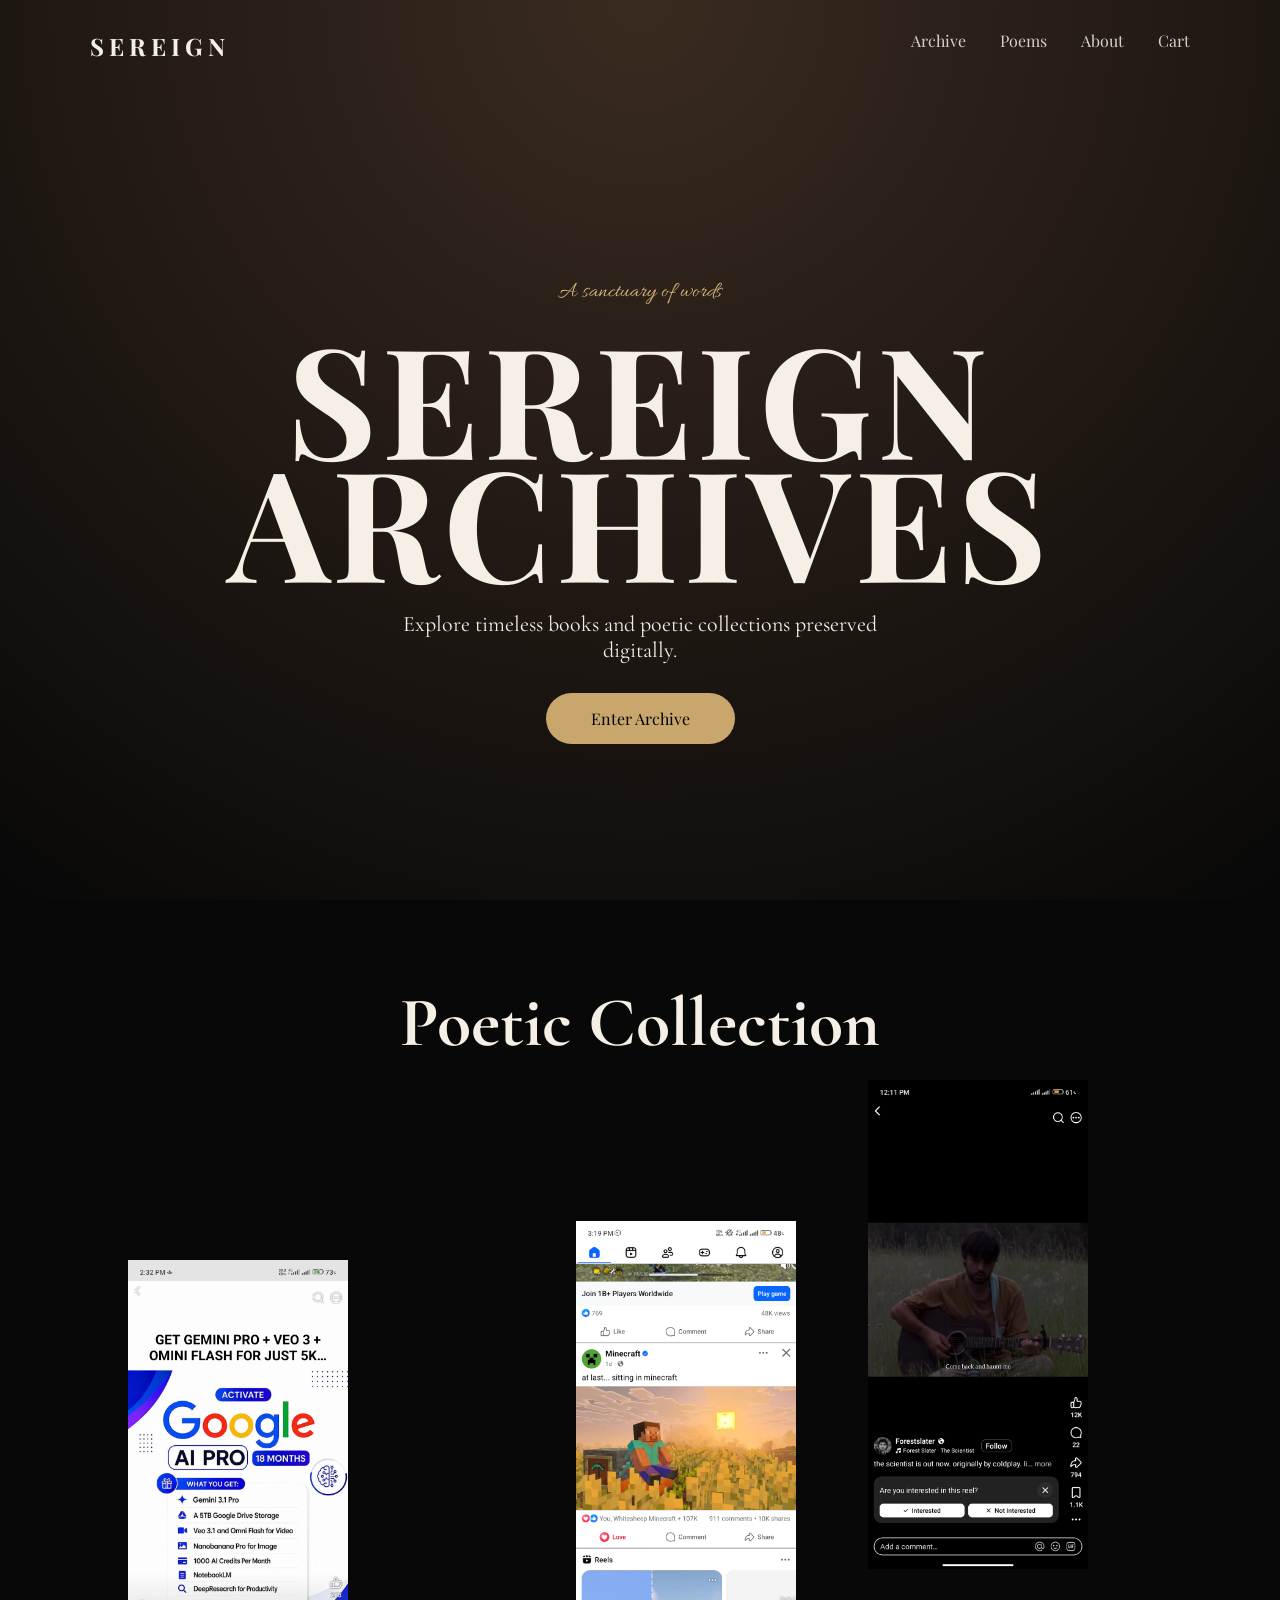
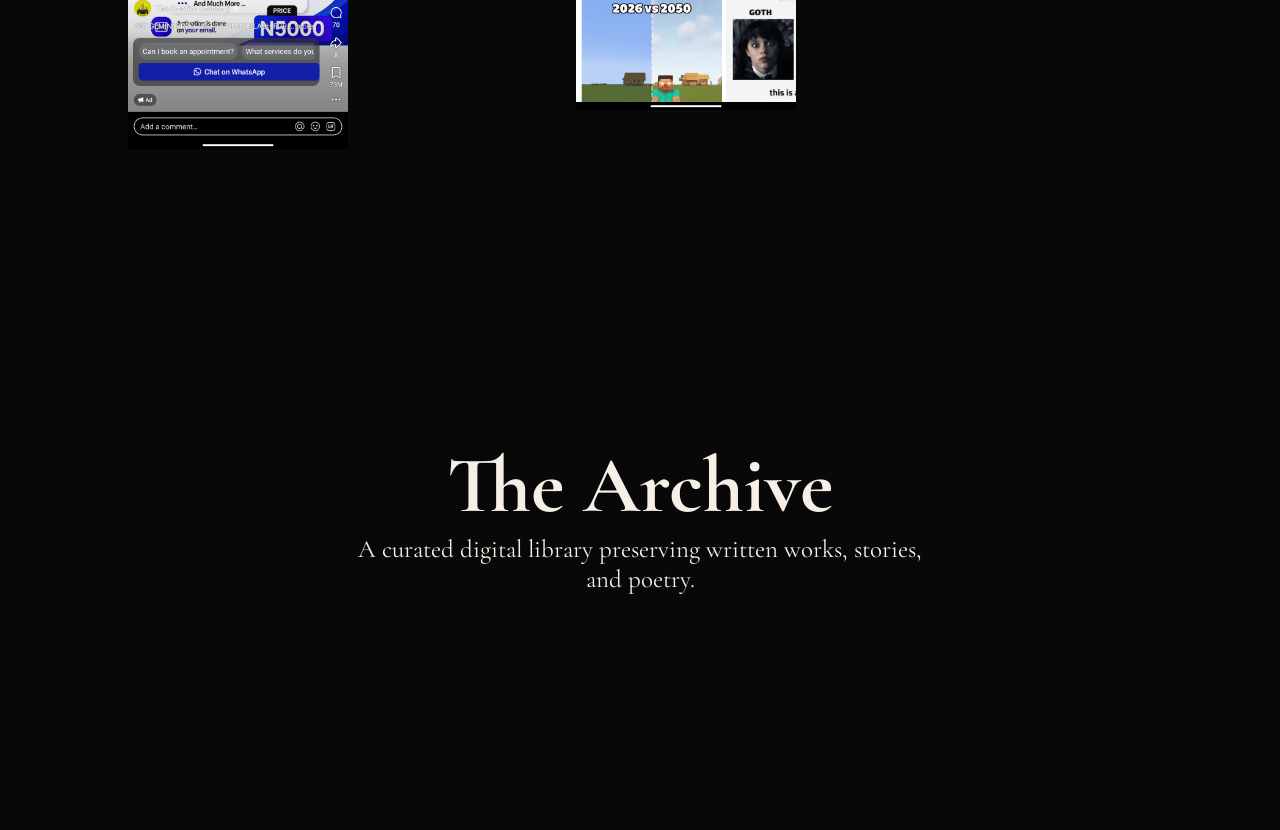
==== index.html @ 28004026 "Update index.html" ====
<!DOCTYPE html>
<html lang="en">
<head>
<meta charset="UTF-8">
<meta name="viewport" content="width=device-width, initial-scale=1.0">

<title>SEREIGN ARCHIVES</title>

<link rel="preconnect" href="https://fonts.googleapis.com">

<link href="https://fonts.googleapis.com/css2?family=Allura&family=Cormorant+Garamond:wght@300;400;500;600;700&family=Playfair+Display:wght@400;600;700&display=swap" rel="stylesheet">

<link rel="stylesheet" href="css/style.css">

</head>

<body>


<header class="hero">

<nav>
<h2>SEREIGN</h2>

<div>
<a href="pages/marketplace.html">Archive</a>
<a href="#poems">Poems</a>
<a href="#about">About</a>
<a href="pages/cart.html">
Cart
</a>
</div>

</nav>


<section class="hero-content">

<p class="script">
A sanctuary of words
</p>

<h1>
SEREIGN<br>
ARCHIVES
</h1>


<p>
Explore timeless books and poetic collections preserved digitally.
</p>


<a class="button" href="pages/marketplace.html">
Enter Archive
</a>


</section>


</header>



<section id="poems" class="poem-section">

<h2>
Poetic Collection
</h2>


<div class="floating-poems">

<img src="assets/poems/poem1.png">
<img src="assets/poems/poem 2.png">
<img src="assets/poems/poem3.png">

</div>


</section>



<section id="about" class="about">

<h2>
The Archive
</h2>

<p>
A curated digital library preserving written works, stories, and poetry.
</p>

</section>



<script src="js/products.js"></script>

</body>
</html>
---- css/style.css ----
*{
margin:0;
padding:0;
box-sizing:border-box;
}


body{

background:#080808;
color:#f5efe6;

font-family:
"Cormorant Garamond",
serif;

overflow-x:hidden;

}



.hero{

height:100vh;

background:
radial-gradient(circle at top,#3a2b20,#080808);

display:flex;
flex-direction:column;

}



nav{

display:flex;
justify-content:space-between;

padding:30px 7%;

font-family:"Playfair Display";

}



nav h2{

letter-spacing:5px;

}



nav a{

color:white;
text-decoration:none;

margin-left:30px;

opacity:.8;

}



.hero-content{

flex:1;

display:flex;
flex-direction:column;

justify-content:center;
align-items:center;

text-align:center;

}



.script{

font-family:"Allura";

font-size:60px;

color:#d9b77d;

}



h1{

font-family:"Playfair Display";

font-size:clamp(70px,12vw,180px);

line-height:.8;

letter-spacing:5px;

}



.hero-content p{

max-width:500px;

font-size:22px;

margin:30px;

}



.button{

background:#c9a66b;

padding:15px 45px;

border-radius:50px;

color:black;

text-decoration:none;

font-family:"Playfair Display";

}



.poem-section{

height:100vh;

position:relative;

padding:80px;

}



.poem-section h2{

font-size:70px;

text-align:center;

}



.floating-poems img{

position:absolute;

width:220px;

animation:float 6s infinite ease-in-out;

}



.floating-poems img:nth-child(1){

left:10%;
top:40%;

}



.floating-poems img:nth-child(2){

right:15%;
top:20%;

}



.floating-poems img:nth-child(3){

left:45%;
bottom:10%;

}



@keyframes float{

0%,100%{

transform:translateY(0);

}


50%{

transform:translateY(-30px);

}

}



.about{

height:70vh;

display:flex;

flex-direction:column;

align-items:center;

justify-content:center;

text-align:center;

}


.about h2{

font-size:80px;

}



.about p{

font-size:25px;

max-width:600px;

  }

.archive-header{

height:45vh;

display:flex;

flex-direction:column;

justify-content:center;

align-items:center;

text-align:center;

}



.archive-header a{

color:#d9b77d;

text-decoration:none;

letter-spacing:4px;

}



.archive-header h1{

font-size:clamp(50px,8vw,110px);

margin:20px;

}



.archive-header p{

font-size:22px;

opacity:.8;

}



.marketplace{

padding:60px 8%;

}



#book-container{

display:grid;

grid-template-columns:
repeat(auto-fit,minmax(260px,1fr));

gap:50px;

}



.book-card{

background:#111;

border:1px solid rgba(255,255,255,.15);

padding:30px;

border-radius:30px;

text-align:center;

transition:.4s;

}



.book-card:hover{

transform:translateY(-15px);

}



.book-card img{

width:100%;

height:350px;

object-fit:cover;

border-radius:20px;

}



.book-card h2{

font-family:"Playfair Display";

margin-top:25px;

font-size:32px;

}



.book-card p{

font-size:20px;

opacity:.7;

}



.price{

color:#d9b77d;

font-size:25px;

}



.book-button{

display:inline-block;

margin-top:20px;

padding:12px 35px;

border-radius:40px;

background:#d9b77d;

color:#080808;

text-decoration:none;

}

.reader-header{

padding:40px;

text-align:center;

}


.reader-header a{

color:#d9b77d;

text-decoration:none;

}



.reader{

min-height:100vh;

display:flex;

flex-direction:column;

justify-content:center;

align-items:center;

}



.book{

perspective:2000px;

}



.page{

width:350px;

height:500px;

background:#f7f0df;

border-radius:10px;

overflow:hidden;

box-shadow:
0 30px 80px rgba(0,0,0,.6);

transform-origin:left;

transition:1s;

}



.page.flip{

transform:
rotateY(-180deg);

}



.page img{

width:100%;

height:100%;

object-fit:cover;

}



.controls{

margin-top:40px;

}



.controls button{

background:#d9b77d;

border:none;

padding:15px 35px;

margin:10px;

border-radius:30px;

font-family:"Playfair Display";

cursor:pointer;

}
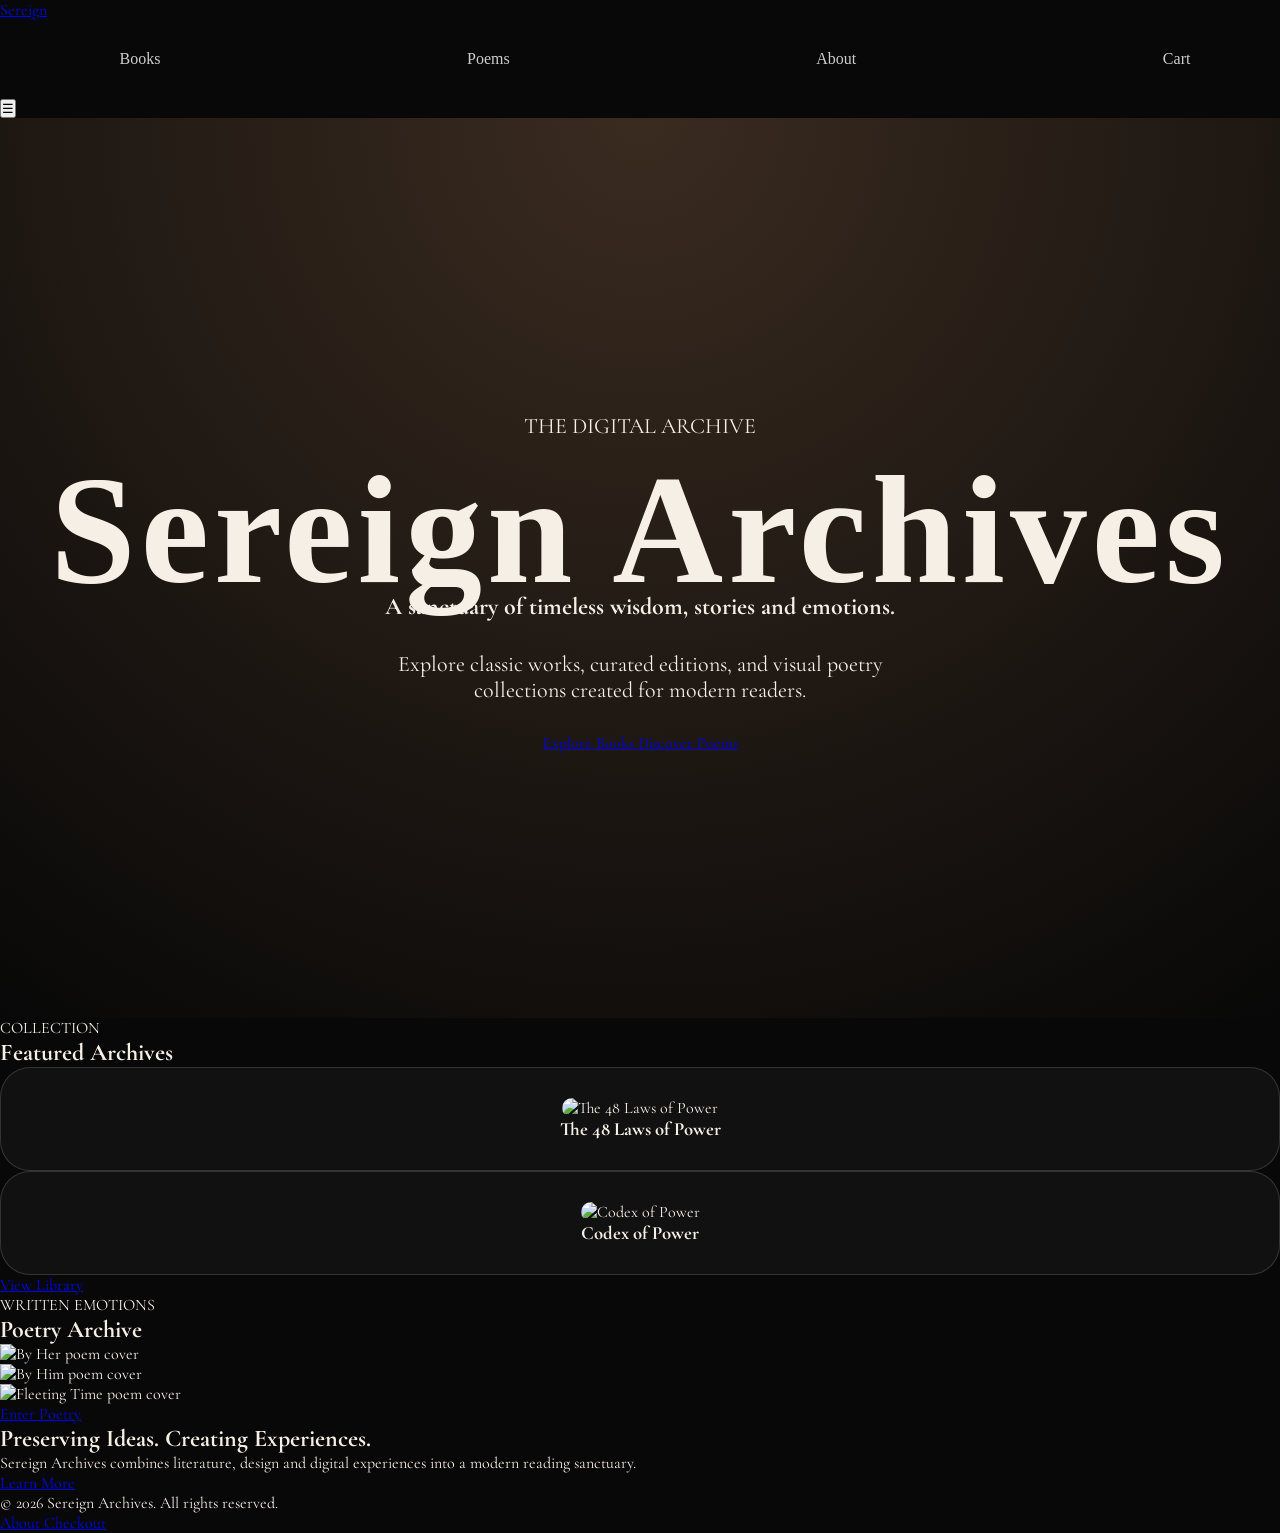
==== commit 3e8407b7: "Update index.html" ====
--- a/index.html
+++ b/index.html
@@ -1,103 +1,431 @@
 <!DOCTYPE html>
 <html lang="en">
+
 <head>
+
 <meta charset="UTF-8">
+
 <meta name="viewport" content="width=device-width, initial-scale=1.0">
 
-<title>SEREIGN ARCHIVES</title>
+<meta name="description" content="Sereign Archives - A premium digital library of timeless books, curated editions, and poetry collections.">
+
+<meta name="keywords" content="digital library, books, poetry, archive, reading">
+
+<meta name="author" content="Sereign Archives">
+
+
+<title>SEREIGN ARCHIVES | Digital Library</title>
+
+
+<!-- Favicon -->
+<link rel="icon" type="image/png" href="assets/icons/favicon.png">
+
+
+<!-- Fonts -->
 
 <link rel="preconnect" href="https://fonts.googleapis.com">
 
-<link href="https://fonts.googleapis.com/css2?family=Allura&family=Cormorant+Garamond:wght@300;400;500;600;700&family=Playfair+Display:wght@400;600;700&display=swap" rel="stylesheet">
+<link rel="preconnect" href="https://fonts.gstatic.com" crossorigin>
+
+
+<link href="https://fonts.googleapis.com/css2?family=Cormorant+Garamond:wght@300;400;500;600;700&family=Great+Vibes&display=swap" rel="stylesheet">
+
+
+<!-- Main CSS -->
 
 <link rel="stylesheet" href="css/style.css">
 
+
 </head>
 
+
+
 <body>
 
 
-<header class="hero">
-
-<nav>
-<h2>SEREIGN</h2>
+<!-- Navigation -->
+
+<header class="navbar">
+
+
+<a href="index.html" class="logo">
+
+Sereign
+
+</a>
+
+
+
+<nav class="nav-links">
+
+
+<a href="pages/books.html">
+Books
+</a>
+
+
+<a href="pages/poems.html">
+Poems
+</a>
+
+
+<a href="pages/about.html">
+About
+</a>
+
+
+<a href="pages/checkout.html">
+Cart
+</a>
+
+
+</nav>
+
+
+<button class="menu-toggle">
+
+☰
+
+</button>
+
+
+</header>
+
+
+
+
+
+<!-- Hero Section -->
+
+<main>
+
+
+
+<section class="hero">
+
+
+<div class="hero-overlay"></div>
+
+
+
+<div class="hero-content">
+
+
+<p class="hero-label">
+
+THE DIGITAL ARCHIVE
+
+</p>
+
+
+
+<h1>
+
+Sereign Archives
+
+</h1>
+
+
+
+<h2>
+
+A sanctuary of timeless wisdom, stories and emotions.
+
+</h2>
+
+
+
+<p class="hero-description">
+
+Explore classic works, curated editions, and visual poetry collections created for modern readers.
+
+</p>
+
+
+
+<div class="hero-actions">
+
+
+<a href="pages/books.html" class="primary-btn">
+
+Explore Books
+
+</a>
+
+
+
+<a href="pages/poems.html" class="secondary-btn">
+
+Discover Poems
+
+</a>
+
+
+</div>
+
+
+
+</div>
+
+
+</section>
+
+
+
+
+
+<!-- Featured Books Preview -->
+
+
+<section class="featured">
+
+
+<div class="section-heading">
+
+
+<p>
+
+COLLECTION
+
+</p>
+
+
+<h2>
+
+Featured Archives
+
+</h2>
+
+
+</div>
+
+
+
+<div class="book-preview">
+
+
+<div class="book-card">
+
+<img 
+src="assets/covers/books/48-laws-original.png"
+alt="The 48 Laws of Power">
+
+<h3>
+
+The 48 Laws of Power
+
+</h3>
+
+
+</div>
+
+
+
+
+<div class="book-card">
+
+<img 
+src="assets/covers/books/codex-power.png"
+alt="Codex of Power">
+
+<h3>
+
+Codex of Power
+
+</h3>
+
+
+</div>
+
+
+
+</div>
+
+
+
+<a href="pages/books.html" class="view-btn">
+
+View Library
+
+</a>
+
+
+</section>
+
+
+
+
+
+
+
+<!-- Poetry Preview -->
+
+
+<section class="poetry-preview">
+
+
+<div class="section-heading">
+
+
+<p>
+
+WRITTEN EMOTIONS
+
+</p>
+
+
+<h2>
+
+Poetry Archive
+
+</h2>
+
+
+</div>
+
+
+
+<div class="poem-grid">
+
+
+<div class="poem-card">
+
+
+<img 
+src="assets/covers/poems/by-her.png"
+alt="By Her poem cover">
+
+
+</div>
+
+
+
+
+<div class="poem-card">
+
+
+<img 
+src="assets/covers/poems/by-him.png"
+alt="By Him poem cover">
+
+
+</div>
+
+
+
+<div class="poem-card">
+
+
+<img 
+src="assets/covers/poems/fleeting-time.png"
+alt="Fleeting Time poem cover">
+
+
+</div>
+
+
+
+</div>
+
+
+
+<a href="pages/poems.html" class="view-btn">
+
+Enter Poetry
+
+</a>
+
+
+</section>
+
+
+
+
+
+
+<!-- About Preview -->
+
+
+<section class="about-preview">
+
+
+<h2>
+
+Preserving Ideas. Creating Experiences.
+
+</h2>
+
+
+<p>
+
+Sereign Archives combines literature, design and digital experiences into a modern reading sanctuary.
+
+</p>
+
+
+
+<a href="pages/about.html">
+
+Learn More
+
+</a>
+
+
+</section>
+
+
+
+</main>
+
+
+
+
+
+<!-- Footer -->
+
+
+<footer>
+
+
+<p>
+
+© 2026 Sereign Archives. All rights reserved.
+
+</p>
+
 
 <div>
-<a href="pages/marketplace.html">Archive</a>
-<a href="#poems">Poems</a>
-<a href="#about">About</a>
-<a href="pages/cart.html">
-Cart
-</a>
-</div>
-
-</nav>
-
-
-<section class="hero-content">
-
-<p class="script">
-A sanctuary of words
-</p>
-
-<h1>
-SEREIGN<br>
-ARCHIVES
-</h1>
-
-
-<p>
-Explore timeless books and poetic collections preserved digitally.
-</p>
-
-
-<a class="button" href="pages/marketplace.html">
-Enter Archive
-</a>
-
-
-</section>
-
-
-</header>
-
-
-
-<section id="poems" class="poem-section">
-
-<h2>
-Poetic Collection
-</h2>
-
-
-<div class="floating-poems">
-
-<img src="assets/poems/poem1.png">
-<img src="assets/poems/poem 2.png">
-<img src="assets/poems/poem3.png">
-
-</div>
-
-
-</section>
-
-
-
-<section id="about" class="about">
-
-<h2>
-The Archive
-</h2>
-
-<p>
-A curated digital library preserving written works, stories, and poetry.
-</p>
-
-</section>
-
-
-
-<script src="js/products.js"></script>
+
+
+<a href="pages/about.html">
+
+About
+
+</a>
+
+
+<a href="pages/checkout.html">
+
+Checkout
+
+</a>
+
+
+</div>
+
+
+</footer>
+
+
+
+
+
+<!-- JavaScript -->
+
+<script src="js/books.js"></script>
+
 
 </body>
-</html>
+
+
+</html>
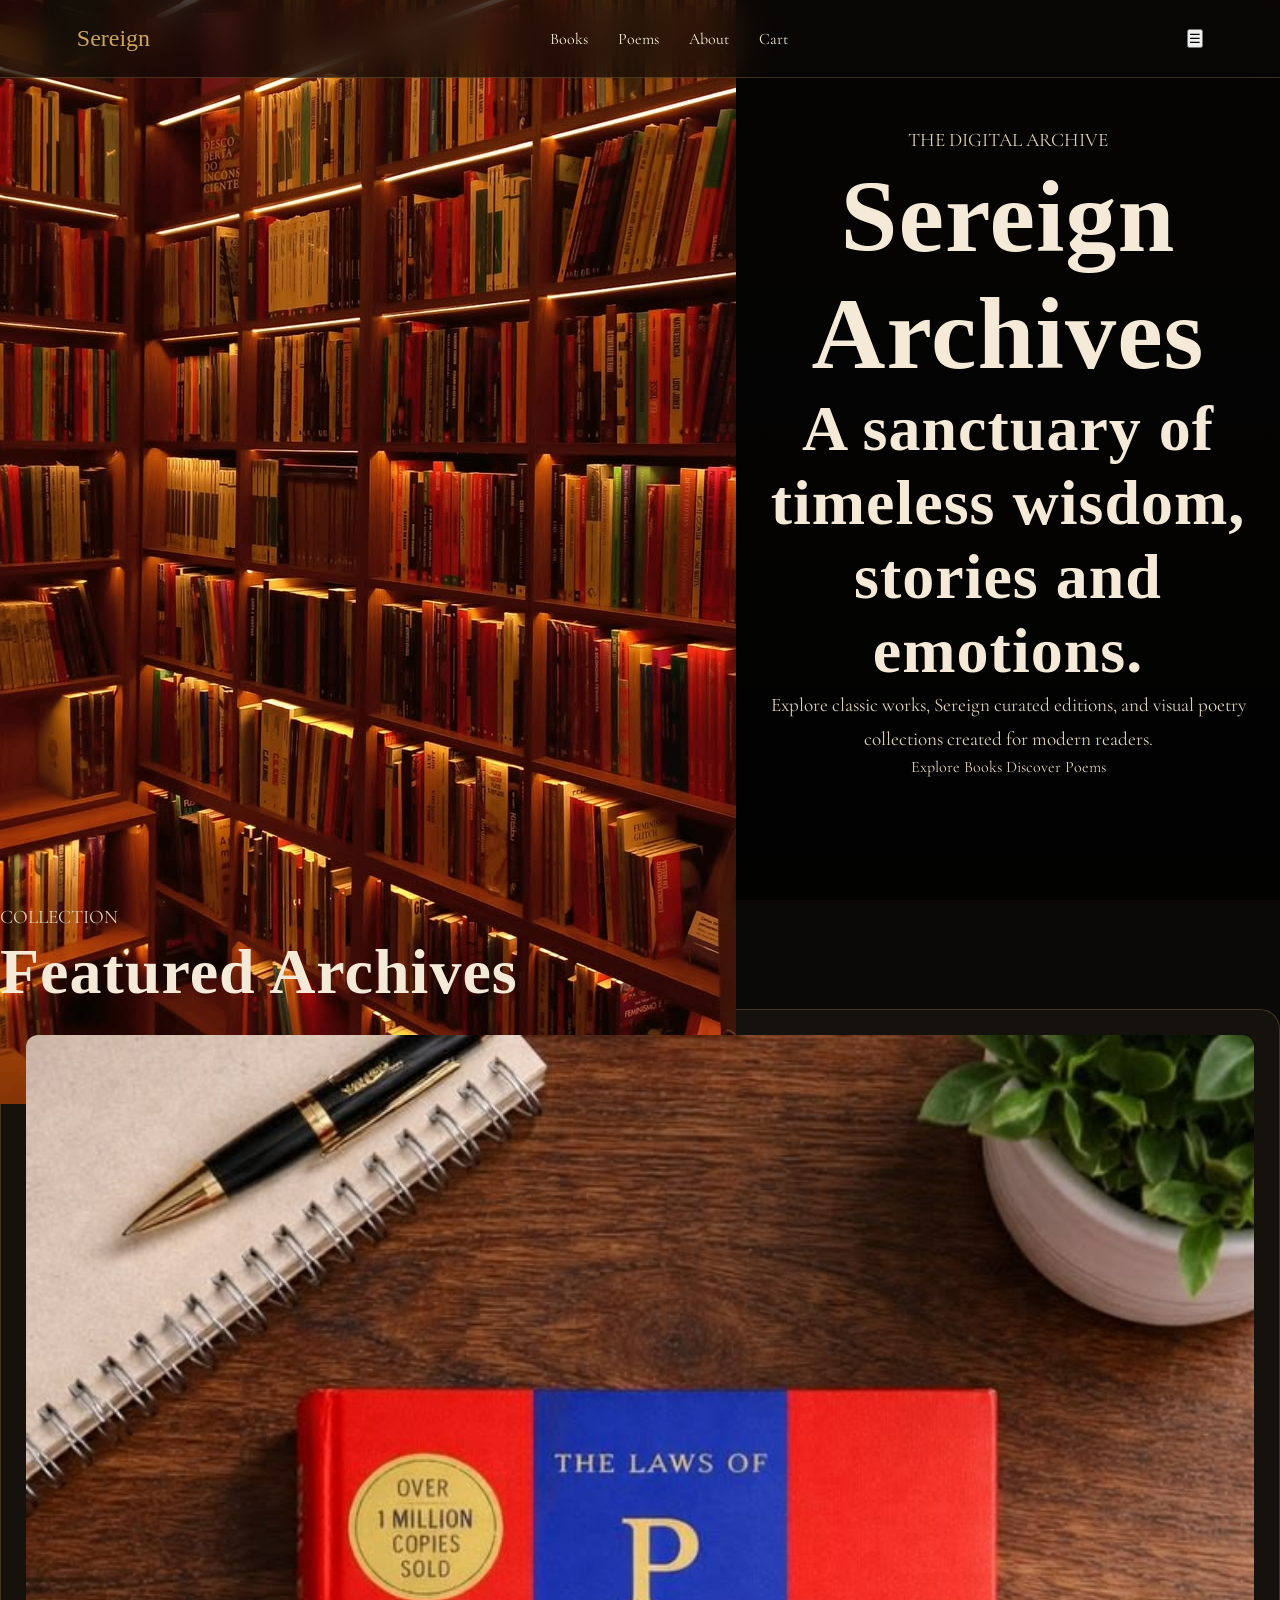
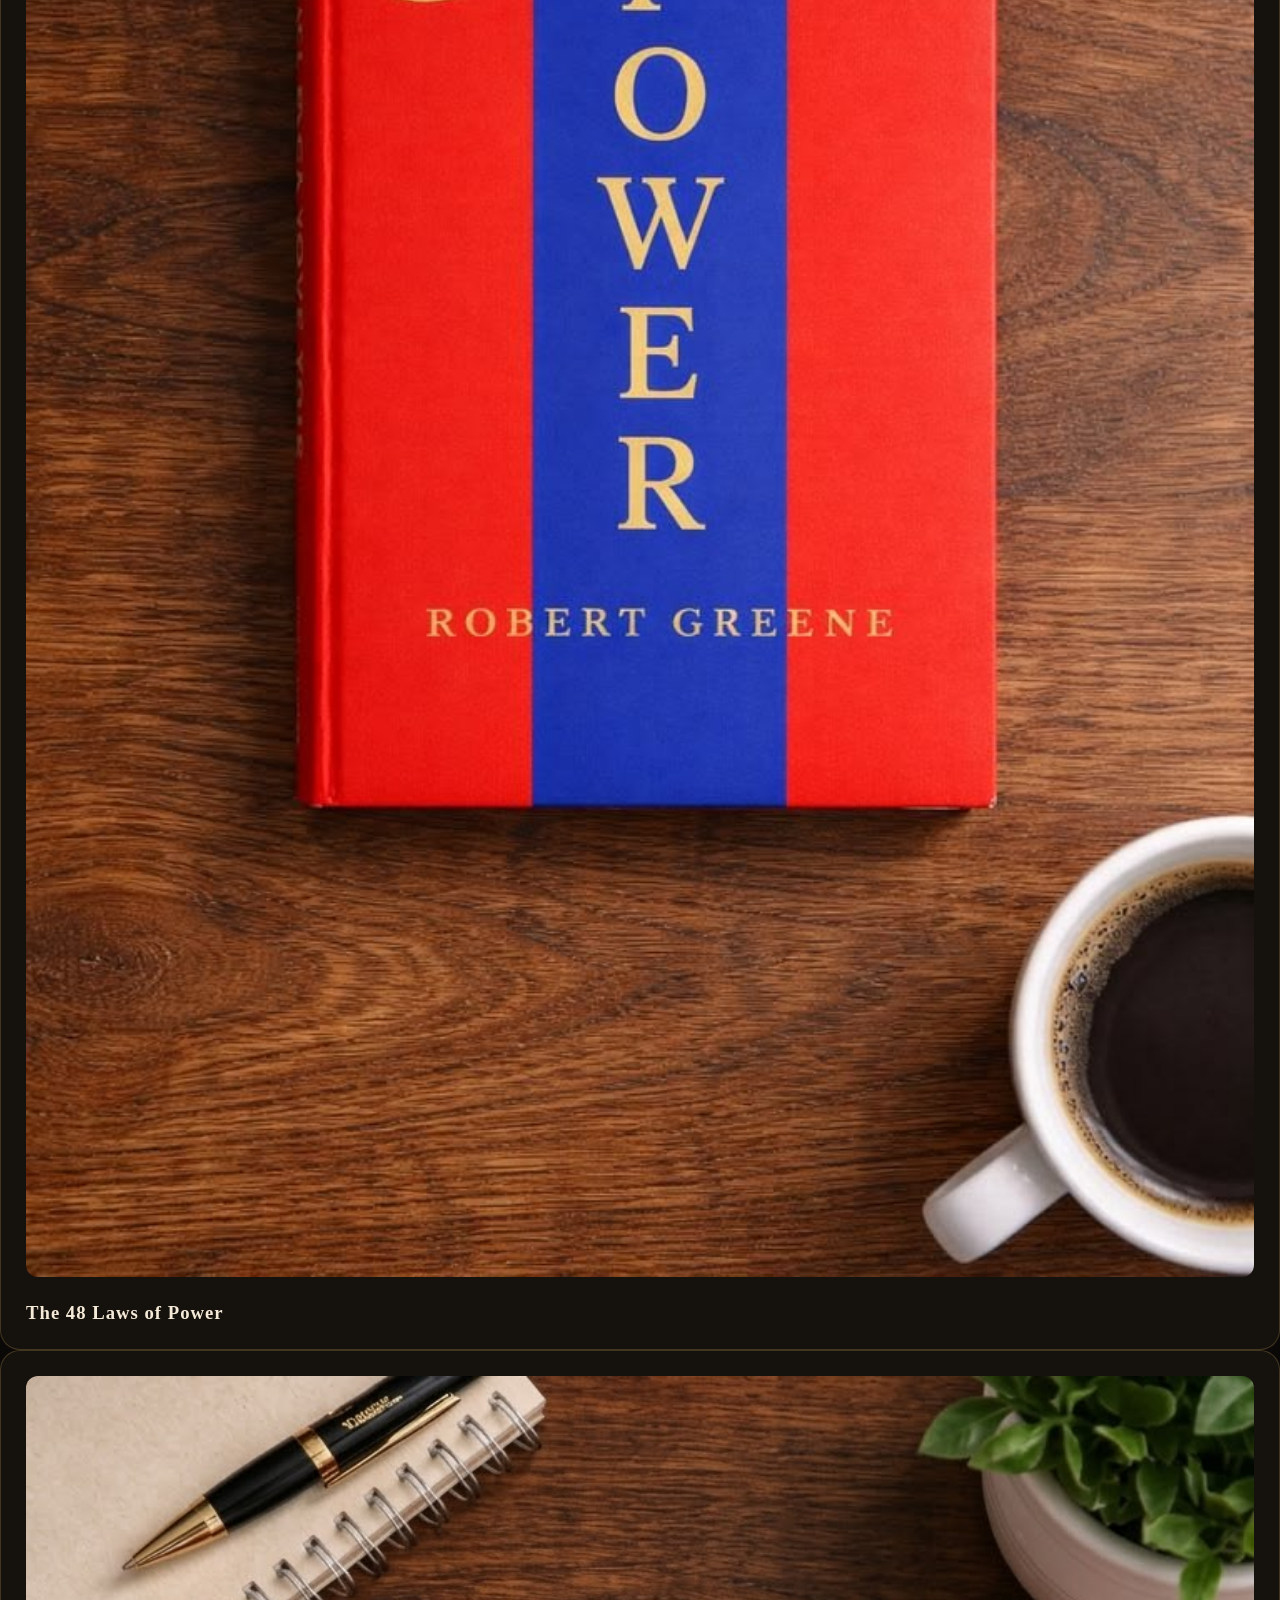
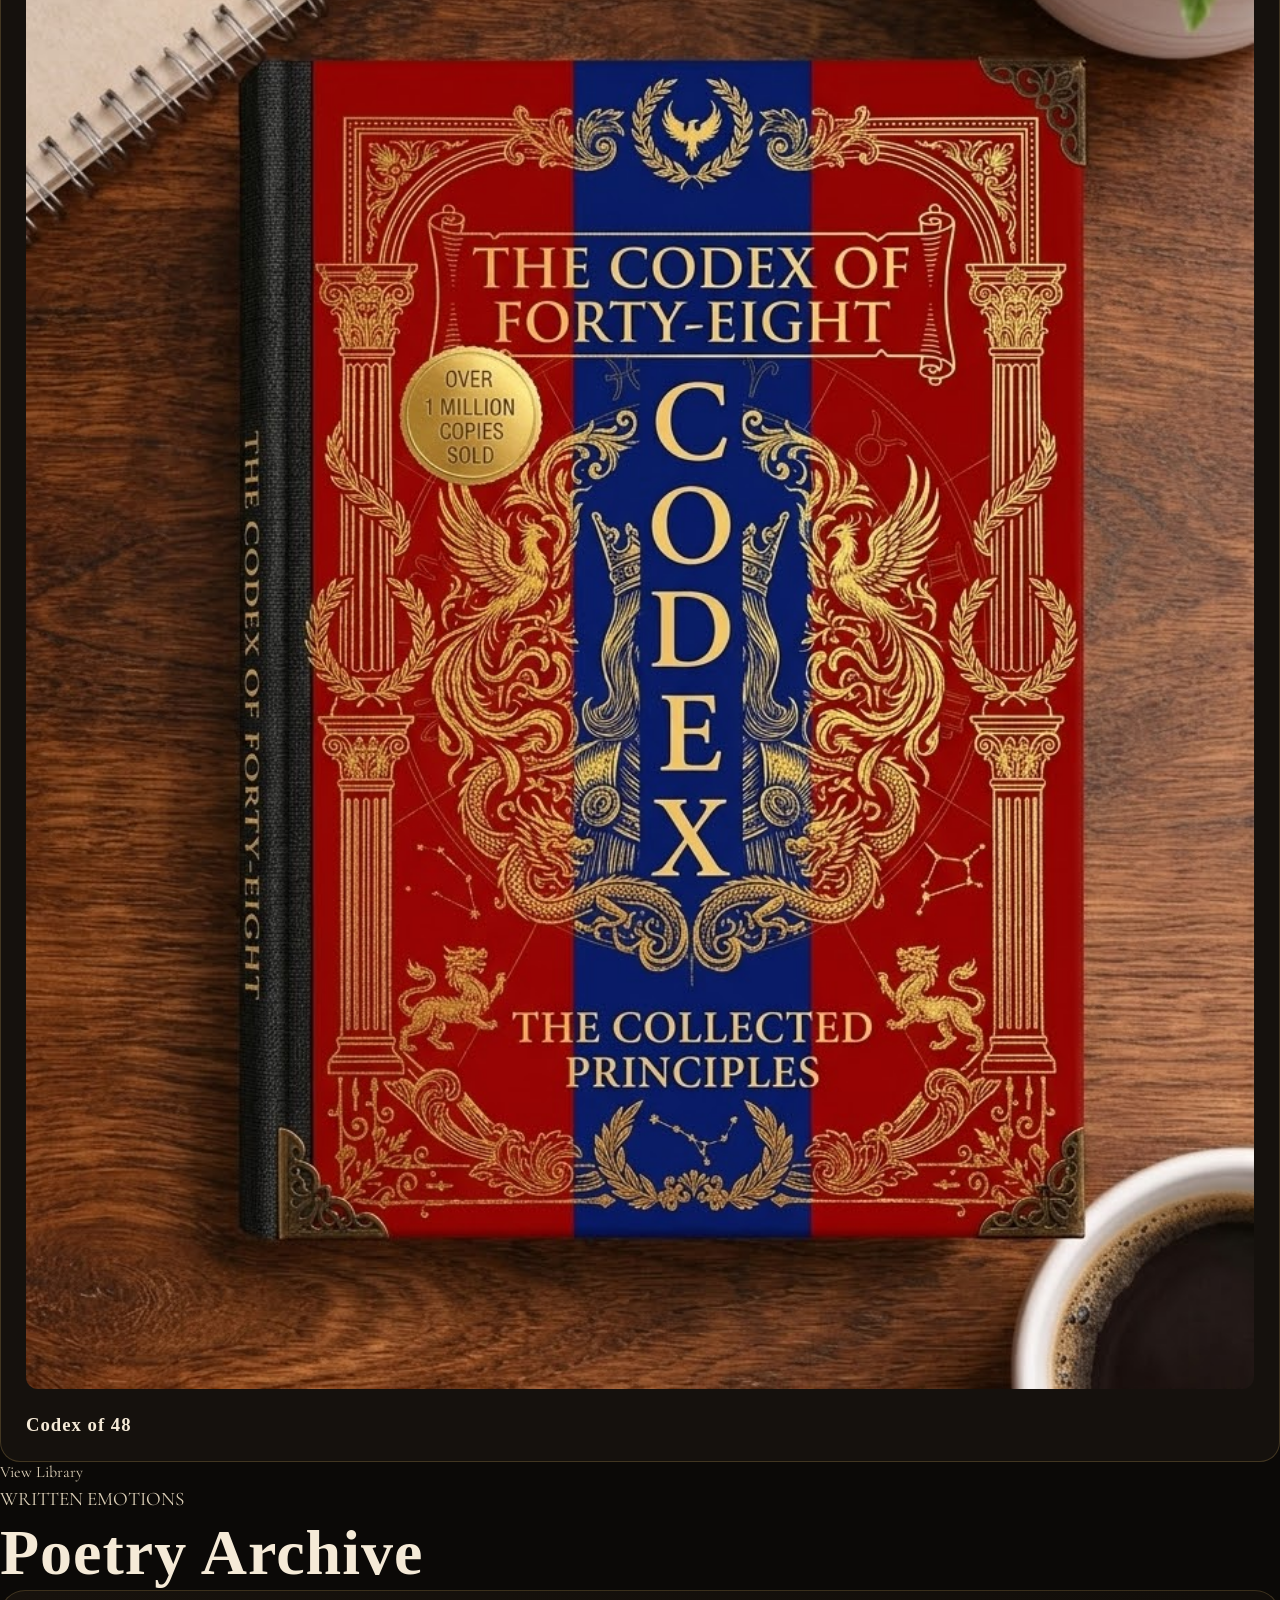
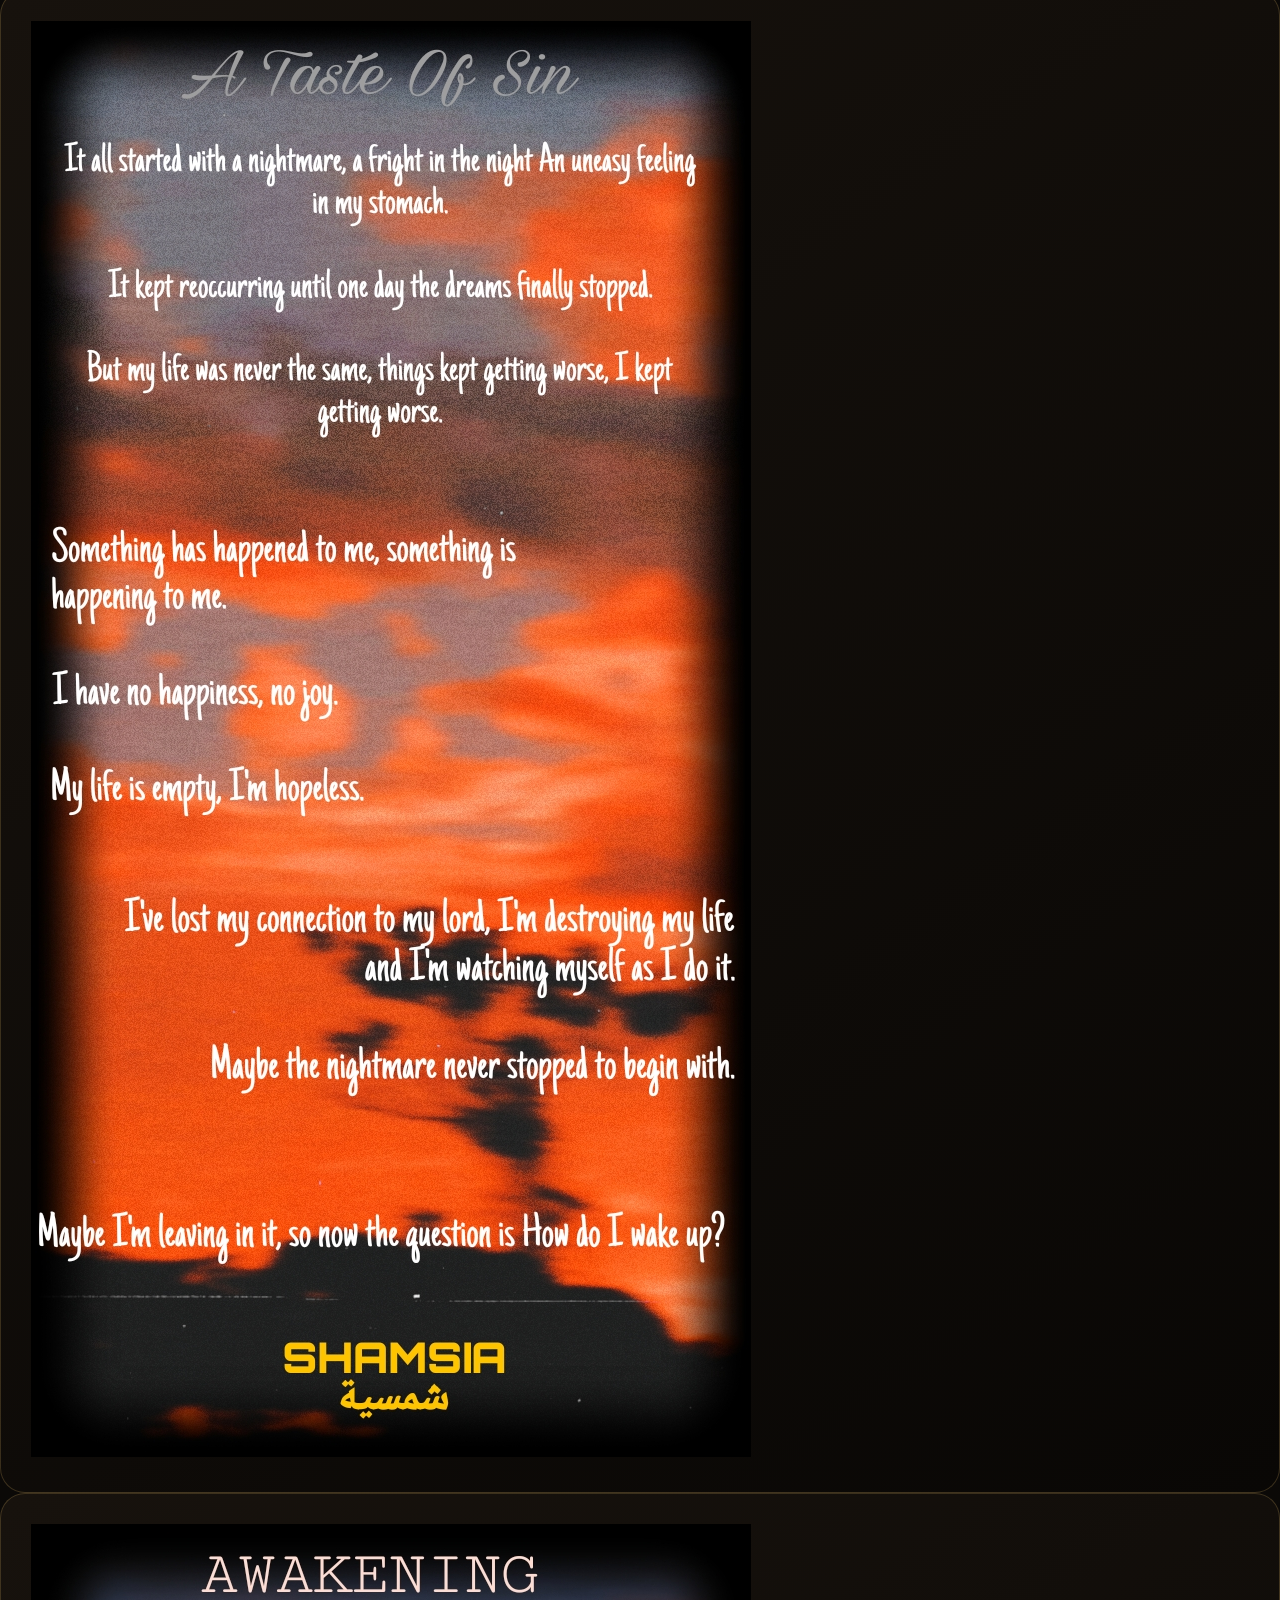
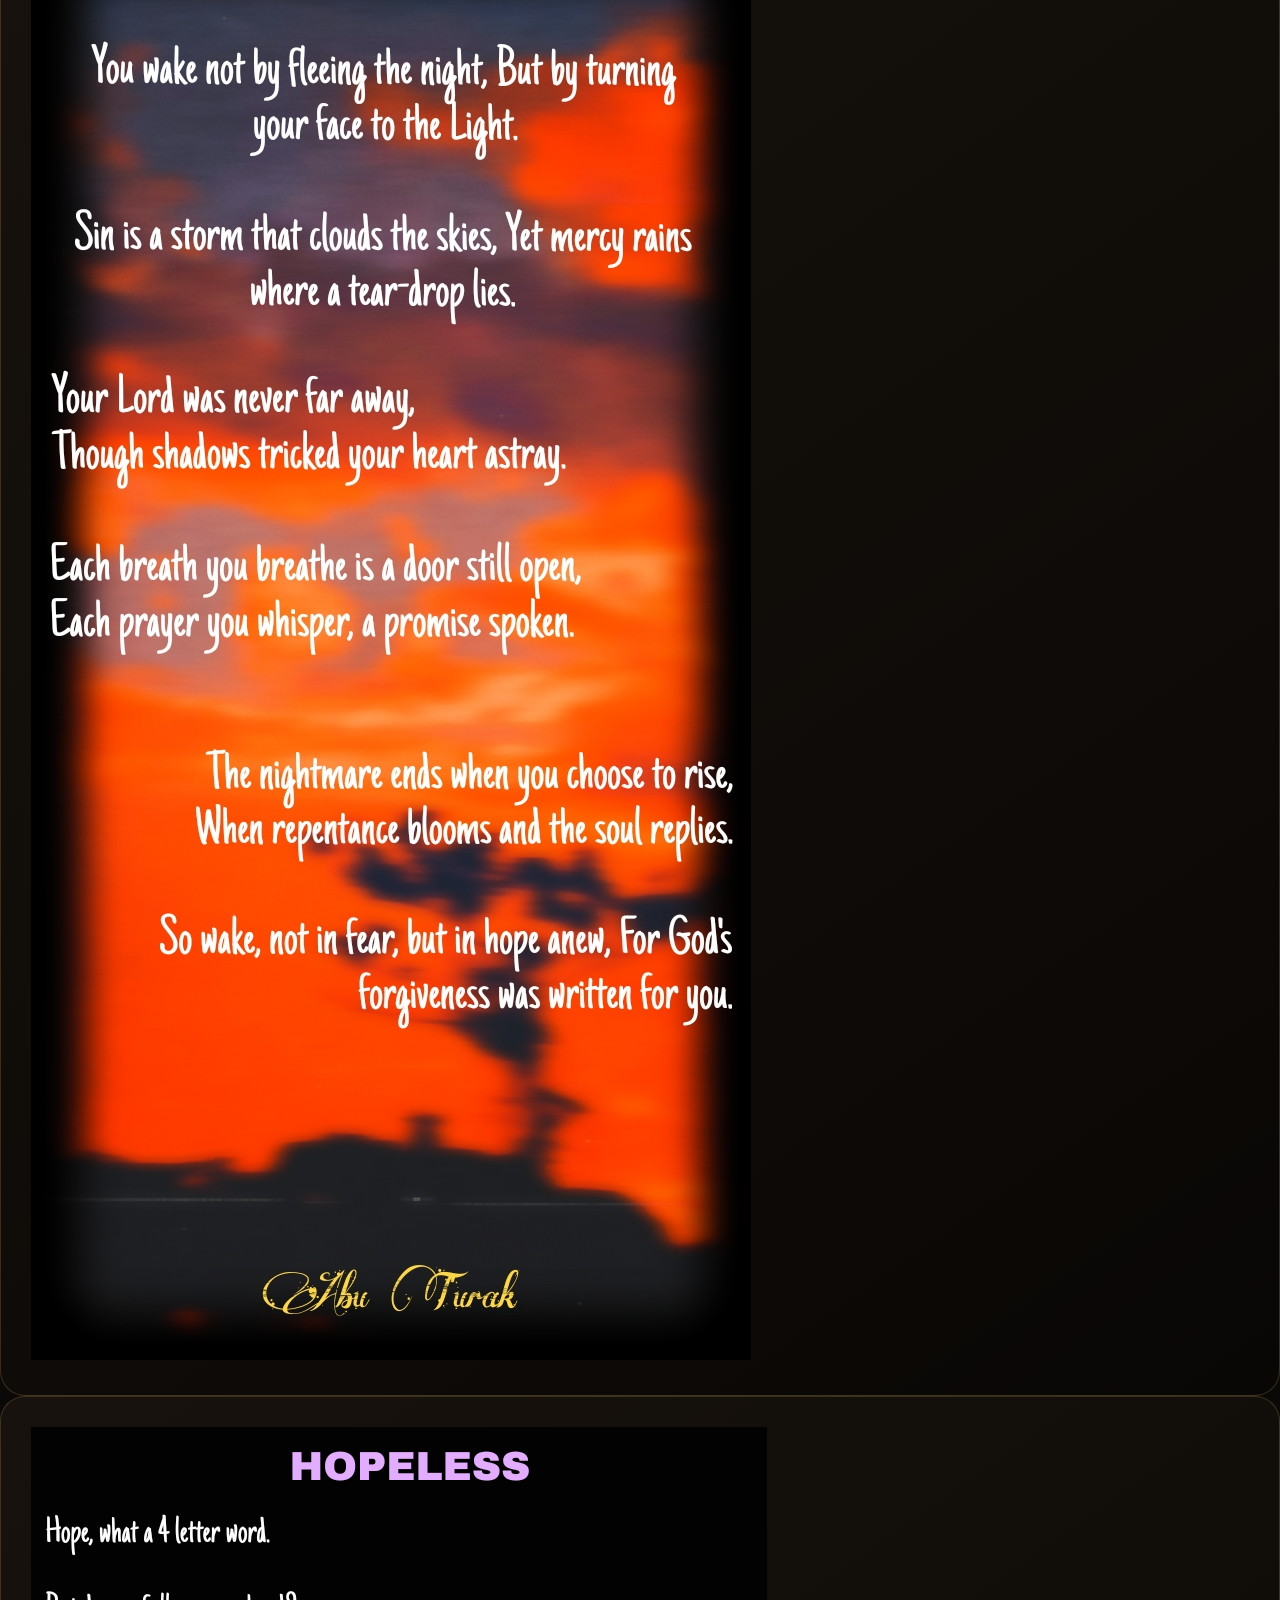
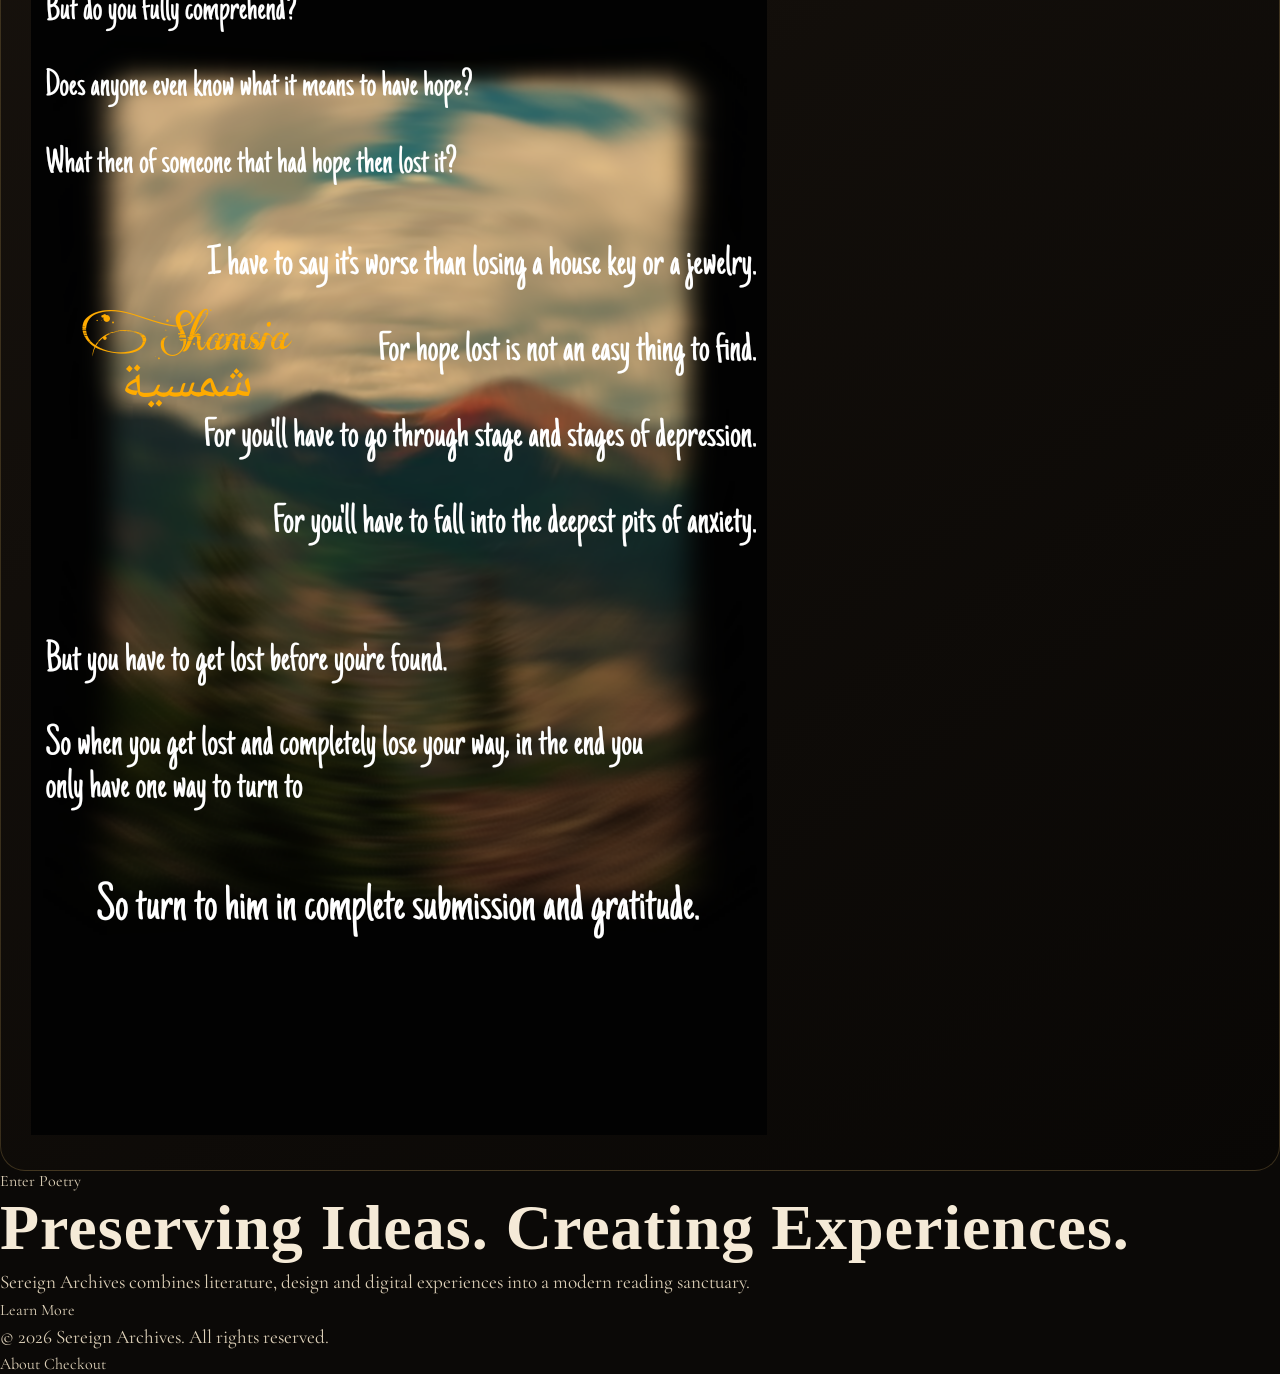
==== commit 6cf3bfc1: "Update index.html" ====
--- a/index.html
+++ b/index.html
@@ -18,7 +18,8 @@
 
 
 <!-- Favicon -->
-<link rel="icon" type="image/png" href="assets/icons/favicon.png">
+
+<link rel="icon" type="image/png" href="assets/favicon.png">
 
 
 <!-- Fonts -->
@@ -39,11 +40,9 @@
 </head>
 
 
-
 <body>
 
 
-<!-- Navigation -->
 
 <header class="navbar">
 
@@ -95,8 +94,6 @@
 
 
 
-<!-- Hero Section -->
-
 <main>
 
 
@@ -107,6 +104,11 @@
 <div class="hero-overlay"></div>
 
 
+<img 
+src="assets/library-01.webp"
+class="hero-image"
+alt="Sereign library interior">
+
 
 <div class="hero-content">
 
@@ -137,7 +139,7 @@
 
 <p class="hero-description">
 
-Explore classic works, curated editions, and visual poetry collections created for modern readers.
+Explore classic works, Sereign curated editions, and visual poetry collections created for modern readers.
 
 </p>
 
@@ -164,7 +166,6 @@
 </div>
 
 
-
 </div>
 
 
@@ -174,7 +175,7 @@
 
 
 
-<!-- Featured Books Preview -->
+
 
 
 <section class="featured">
@@ -201,15 +202,19 @@
 
 
 
+
 <div class="book-preview">
 
 
+
 <div class="book-card">
 
-<img 
-src="assets/covers/books/48-laws-original.png"
+
+<img 
+src="assets/laws-of-power-original.png"
 alt="The 48 Laws of Power">
 
+
 <h3>
 
 The 48 Laws of Power
@@ -222,15 +227,18 @@
 
 
 
+
 <div class="book-card">
 
-<img 
-src="assets/covers/books/codex-power.png"
-alt="Codex of Power">
+
+<img 
+src="assets/laws-of-power-sereign.png"
+alt="Codex of 48">
+
 
 <h3>
 
-Codex of Power
+Codex of 48
 
 </h3>
 
@@ -243,6 +251,7 @@
 
 
 
+
 <a href="pages/books.html" class="view-btn">
 
 View Library
@@ -258,8 +267,6 @@
 
 
 
-<!-- Poetry Preview -->
-
 
 <section class="poetry-preview">
 
@@ -288,11 +295,12 @@
 <div class="poem-grid">
 
 
+
 <div class="poem-card">
 
 
 <img 
-src="assets/covers/poems/by-her.png"
+src="assets/poem-by-her.png"
 alt="By Her poem cover">
 
 
@@ -301,11 +309,12 @@
 
 
 
+
 <div class="poem-card">
 
 
 <img 
-src="assets/covers/poems/by-him.png"
+src="assets/poem-by-him.png"
 alt="By Him poem cover">
 
 
@@ -313,11 +322,13 @@
 
 
 
+
+
 <div class="poem-card">
 
 
 <img 
-src="assets/covers/poems/fleeting-time.png"
+src="assets/poem-fleeting-time.png"
 alt="Fleeting Time poem cover">
 
 
@@ -329,6 +340,7 @@
 
 
 
+
 <a href="pages/poems.html" class="view-btn">
 
 Enter Poetry
@@ -336,6 +348,7 @@
 </a>
 
 
+
 </section>
 
 
@@ -343,8 +356,6 @@
 
 
 
-<!-- About Preview -->
-
 
 <section class="about-preview">
 
@@ -381,7 +392,6 @@
 
 
 
-<!-- Footer -->
 
 
 <footer>
@@ -394,6 +404,7 @@
 </p>
 
 
+
 <div>
 
 
@@ -414,18 +425,17 @@
 </div>
 
 
+
 </footer>
 
 
 
 
 
-<!-- JavaScript -->
 
 <script src="js/books.js"></script>
 
 
 </body>
 
-
 </html>
--- a/css/style.css
+++ b/css/style.css
@@ -1,528 +1,761 @@
-*{
-margin:0;
-padding:0;
-box-sizing:border-box;
-}
-
-
-body{
-
-background:#080808;
-color:#f5efe6;
-
-font-family:
-"Cormorant Garamond",
-serif;
-
-overflow-x:hidden;
-
-}
-
-
-
-.hero{
-
-height:100vh;
-
-background:
-radial-gradient(circle at top,#3a2b20,#080808);
-
-display:flex;
-flex-direction:column;
-
-}
-
-
-
-nav{
-
-display:flex;
-justify-content:space-between;
-
-padding:30px 7%;
-
-font-family:"Playfair Display";
-
-}
-
-
-
-nav h2{
-
-letter-spacing:5px;
-
-}
-
-
-
-nav a{
-
-color:white;
-text-decoration:none;
-
-margin-left:30px;
-
-opacity:.8;
-
-}
-
-
-
-.hero-content{
-
-flex:1;
-
-display:flex;
-flex-direction:column;
-
-justify-content:center;
-align-items:center;
-
-text-align:center;
-
-}
-
-
-
-.script{
-
-font-family:"Allura";
-
-font-size:60px;
-
-color:#d9b77d;
-
-}
-
-
-
-h1{
-
-font-family:"Playfair Display";
-
-font-size:clamp(70px,12vw,180px);
-
-line-height:.8;
-
-letter-spacing:5px;
-
-}
-
-
-
-.hero-content p{
-
-max-width:500px;
-
-font-size:22px;
-
-margin:30px;
-
-}
-
-
-
-.button{
-
-background:#c9a66b;
-
-padding:15px 45px;
-
-border-radius:50px;
-
-color:black;
-
-text-decoration:none;
-
-font-family:"Playfair Display";
-
-}
-
-
-
-.poem-section{
-
-height:100vh;
-
-position:relative;
-
-padding:80px;
-
-}
-
-
-
-.poem-section h2{
-
-font-size:70px;
-
-text-align:center;
-
-}
-
-
-
-.floating-poems img{
-
-position:absolute;
-
-width:220px;
-
-animation:float 6s infinite ease-in-out;
-
-}
-
-
-
-.floating-poems img:nth-child(1){
-
-left:10%;
-top:40%;
-
-}
-
-
-
-.floating-poems img:nth-child(2){
-
-right:15%;
-top:20%;
-
-}
-
-
-
-.floating-poems img:nth-child(3){
-
-left:45%;
-bottom:10%;
-
-}
-
-
-
-@keyframes float{
-
-0%,100%{
-
-transform:translateY(0);
-
-}
-
-
-50%{
-
-transform:translateY(-30px);
-
-}
-
-}
-
-
-
-.about{
-
-height:70vh;
-
-display:flex;
-
-flex-direction:column;
-
-align-items:center;
-
-justify-content:center;
-
-text-align:center;
-
-}
-
-
-.about h2{
-
-font-size:80px;
-
-}
-
-
-
-.about p{
-
-font-size:25px;
-
-max-width:600px;
-
-  }
-
-.archive-header{
-
-height:45vh;
-
-display:flex;
-
-flex-direction:column;
-
-justify-content:center;
-
-align-items:center;
-
-text-align:center;
-
-}
-
-
-
-.archive-header a{
-
-color:#d9b77d;
-
-text-decoration:none;
-
-letter-spacing:4px;
-
-}
-
-
-
-.archive-header h1{
-
-font-size:clamp(50px,8vw,110px);
-
-margin:20px;
-
-}
-
-
-
-.archive-header p{
-
-font-size:22px;
-
-opacity:.8;
-
-}
-
-
-
-.marketplace{
-
-padding:60px 8%;
-
-}
-
-
-
-#book-container{
-
-display:grid;
-
-grid-template-columns:
-repeat(auto-fit,minmax(260px,1fr));
-
-gap:50px;
-
-}
-
-
-
-.book-card{
-
-background:#111;
-
-border:1px solid rgba(255,255,255,.15);
-
-padding:30px;
-
-border-radius:30px;
-
-text-align:center;
-
-transition:.4s;
-
-}
-
-
-
-.book-card:hover{
-
-transform:translateY(-15px);
-
-}
-
-
-
-.book-card img{
-
-width:100%;
-
-height:350px;
-
-object-fit:cover;
-
-border-radius:20px;
-
-}
-
-
-
-.book-card h2{
-
-font-family:"Playfair Display";
-
-margin-top:25px;
-
-font-size:32px;
-
-}
-
-
-
-.book-card p{
-
-font-size:20px;
-
-opacity:.7;
-
-}
-
-
-
-.price{
-
-color:#d9b77d;
-
-font-size:25px;
-
-}
-
-
-
-.book-button{
-
-display:inline-block;
-
-margin-top:20px;
-
-padding:12px 35px;
-
-border-radius:40px;
-
-background:#d9b77d;
-
-color:#080808;
-
-text-decoration:none;
-
-}
-
-.reader-header{
-
-padding:40px;
-
-text-align:center;
-
-}
-
-
-.reader-header a{
-
-color:#d9b77d;
-
-text-decoration:none;
-
-}
-
-
-
-.reader{
-
-min-height:100vh;
-
-display:flex;
-
-flex-direction:column;
-
-justify-content:center;
-
-align-items:center;
-
-}
-
-
-
-.book{
-
-perspective:2000px;
-
-}
-
-
-
-.page{
-
-width:350px;
-
-height:500px;
-
-background:#f7f0df;
-
-border-radius:10px;
-
-overflow:hidden;
-
-box-shadow:
-0 30px 80px rgba(0,0,0,.6);
-
-transform-origin:left;
-
-transition:1s;
-
-}
-
-
-
-.page.flip{
-
-transform:
-rotateY(-180deg);
-
-}
-
-
-
-.page img{
-
-width:100%;
-
-height:100%;
-
-object-fit:cover;
-
-}
-
-
-
-.controls{
-
-margin-top:40px;
-
-}
-
-
-
-.controls button{
-
-background:#d9b77d;
-
-border:none;
-
-padding:15px 35px;
-
-margin:10px;
-
-border-radius:30px;
-
-font-family:"Playfair Display";
-
-cursor:pointer;
+/* ===========================
+   SEREIGN ARCHIVES
+   GLOBAL DESIGN SYSTEM
+=========================== */
+
+
+/* Fonts:
+Cinzel = luxury headings
+Cormorant Garamond = body
+Great Vibes = signature/cursive
+*/
+
+
+* {
+    margin: 0;
+    padding: 0;
+    box-sizing: border-box;
+}
+
+
+:root {
+
+    --background:
+    #0b0907;
+
+    --surface:
+    #15110d;
+
+    --gold:
+    #c8a45d;
+
+    --gold-light:
+    #e8ca82;
+
+    --cream:
+    #f5ead7;
+
+    --text:
+    #ddd0b8;
+
+    --muted:
+    #9f927d;
+
+    --border:
+    rgba(200,164,93,0.25);
+
+}
+
+
+
+html {
+
+    scroll-behavior: smooth;
+
+}
+
+
+
+body {
+
+    background:
+    var(--background);
+
+    color:
+    var(--text);
+
+    font-family:
+    "Cormorant Garamond",
+    serif;
+
+    min-height:
+    100vh;
+
+}
+
+
+
+/* ===========================
+   TYPOGRAPHY
+=========================== */
+
+
+h1,
+h2,
+h3 {
+
+    font-family:
+    "Cinzel",
+    serif;
+
+    color:
+    var(--cream);
+
+    letter-spacing:
+    1px;
+
+}
+
+
+h1 {
+
+    font-size:
+    clamp(3rem,8vw,7rem);
+
+}
+
+
+
+h2 {
+
+    font-size:
+    clamp(2rem,5vw,4rem);
+
+}
+
+
+
+p {
+
+    font-size:
+    1.2rem;
+
+    line-height:
+    1.8;
+
+}
+
+
+
+a {
+
+    text-decoration:
+    none;
+
+    color:
+    inherit;
+
+}
+
+
+
+/* ===========================
+   NAVBAR
+=========================== */
+
+
+.navbar {
+
+    position:
+    fixed;
+
+    top:
+    0;
+
+    width:
+    100%;
+
+    padding:
+    25px 6%;
+
+    display:
+    flex;
+
+    justify-content:
+    space-between;
+
+    align-items:
+    center;
+
+    z-index:
+    100;
+
+    background:
+    rgba(11,9,7,0.65);
+
+    backdrop-filter:
+    blur(15px);
+
+    border-bottom:
+    1px solid var(--border);
+
+}
+
+
+
+.logo {
+
+    font-family:
+    "Cinzel";
+
+    color:
+    var(--gold);
+
+    font-size:
+    1.5rem;
+
+}
+
+
+
+.navbar nav {
+
+    display:
+    flex;
+
+    gap:
+    30px;
+
+}
+
+
+
+.navbar nav a {
+
+    color:
+    var(--cream);
+
+    transition:
+    .3s;
+
+}
+
+
+
+.navbar nav a:hover,
+.navbar nav .active {
+
+    color:
+    var(--gold);
+
+}
+
+
+
+/* ===========================
+   BUTTONS
+=========================== */
+
+
+.btn {
+
+    display:
+    inline-block;
+
+    padding:
+    14px 35px;
+
+    border:
+    1px solid var(--gold);
+
+    border-radius:
+    50px;
+
+    color:
+    var(--gold-light);
+
+    transition:
+    .3s;
+
+}
+
+
+
+.btn:hover {
+
+    background:
+    var(--gold);
+
+    color:
+    #111;
+
+}
+
+
+
+
+/* ===========================
+   HERO
+=========================== */
+
+
+.hero {
+
+    height:
+    100vh;
+
+    display:
+    flex;
+
+    justify-content:
+    center;
+
+    align-items:
+    center;
+
+    text-align:
+    center;
+
+    background:
+
+    linear-gradient(
+    rgba(0,0,0,.5),
+    rgba(0,0,0,.8)
+    ),
+
+    url("../assets/covers/library-bg.jpg");
+
+    background-size:
+    cover;
+
+    background-position:
+    center;
+
+}
+
+
+
+.hero span {
+
+    display:
+    block;
+
+    font-family:
+    "Great Vibes";
+
+    color:
+    var(--gold);
+
+    font-size:
+    1.5em;
+
+}
+
+
+
+/* ===========================
+   BOOK ARCHIVE
+=========================== */
+
+
+.archive-section {
+
+    padding:
+    120px 6%;
+
+}
+
+
+
+.book-grid {
+
+    margin-top:
+    50px;
+
+    display:
+    grid;
+
+    grid-template-columns:
+    repeat(auto-fit,minmax(250px,1fr));
+
+    gap:
+    40px;
+
+}
+
+
+
+.book-card {
+
+    background:
+    var(--surface);
+
+    border:
+    1px solid var(--border);
+
+    padding:
+    25px;
+
+    border-radius:
+    20px;
+
+    transition:
+    .4s;
+
+}
+
+
+
+.book-card:hover {
+
+    transform:
+    translateY(-15px);
+
+    border-color:
+    var(--gold);
+
+}
+
+
+
+.book-card img {
+
+    width:
+    100%;
+
+    border-radius:
+    12px;
+
+}
+
+
+
+.book-card h3 {
+
+    margin-top:
+    20px;
+
+}
+
+
+
+.price {
+
+    color:
+    var(--gold);
+
+    margin:
+    15px 0;
+
+}
+
+
+
+
+/* ===========================
+   POEMS
+=========================== */
+
+
+.poem-card {
+
+    background:
+    linear-gradient(
+    145deg,
+    #17120d,
+    #090705
+    );
+
+    border:
+    1px solid var(--border);
+
+    border-radius:
+    25px;
+
+    padding:
+    30px;
+
+    transition:
+    .4s;
+
+}
+
+
+
+.poem-card:hover {
+
+    transform:
+    scale(1.03);
+
+}
+
+
+
+.poem-cover {
+
+    width:
+    100%;
+
+    border-radius:
+    20px;
+
+}
+
+
+
+/* ===========================
+   READER PAGE
+=========================== */
+
+
+.reader {
+
+    padding:
+    150px 8%;
+
+    text-align:
+    center;
+
+}
+
+
+
+.book-page {
+
+    max-width:
+    850px;
+
+    margin:
+    auto;
+
+    background:
+    #f7efd9;
+
+    color:
+    #251b12;
+
+    padding:
+    60px;
+
+    min-height:
+    600px;
+
+    border-radius:
+    10px;
+
+    font-size:
+    1.3rem;
+
+}
+
+
+
+/* ===========================
+   CHECKOUT
+=========================== */
+
+
+.checkout {
+
+    padding:
+    150px 8%;
+
+}
+
+
+
+.cart-item {
+
+    display:
+    flex;
+
+    justify-content:
+    space-between;
+
+    padding:
+    20px 0;
+
+    border-bottom:
+    1px solid var(--border);
+
+}
+
+
+
+.checkout-total {
+
+    margin-top:
+    30px;
+
+    color:
+    var(--gold);
+
+    font-size:
+    2rem;
+
+}
+
+
+
+/* ===========================
+   ABOUT
+=========================== */
+
+
+.about-hero {
+
+    height:
+    80vh;
+
+    display:
+    flex;
+
+    justify-content:
+    center;
+
+    align-items:
+    center;
+
+    text-align:
+    center;
+
+}
+
+
+
+.about-section,
+.collection-section,
+.philosophy-section {
+
+    padding:
+    100px 8%;
+
+    text-align:
+    center;
+
+}
+
+
+
+.collection-grid {
+
+    margin-top:
+    50px;
+
+    display:
+    grid;
+
+    grid-template-columns:
+    repeat(auto-fit,minmax(300px,1fr));
+
+    gap:
+    30px;
+
+}
+
+
+
+.collection-card {
+
+    padding:
+    40px;
+
+    background:
+    var(--surface);
+
+    border:
+    1px solid var(--border);
+
+    border-radius:
+    25px;
+
+}
+
+
+
+
+blockquote {
+
+    font-family:
+    "Great Vibes";
+
+    color:
+    var(--gold);
+
+    font-size:
+    3rem;
+
+}
+
+
+
+/* ===========================
+   FOOTER
+=========================== */
+
+
+.footer {
+
+    padding:
+    60px 8%;
+
+    border-top:
+    1px solid var(--border);
+
+    display:
+    flex;
+
+    justify-content:
+    space-between;
+
+    flex-wrap:
+    wrap;
+
+}
+
+
+
+.footer-links {
+
+    display:
+    flex;
+
+    gap:
+    20px;
+
+}
+
+
+
+
+/* ===========================
+   MOBILE
+=========================== */
+
+
+@media(max-width:700px){
+
+
+.navbar {
+
+    flex-direction:
+    column;
+
+    gap:
+    15px;
+
+}
+
+
+
+.navbar nav {
+
+    gap:
+    15px;
+
+    font-size:
+    .9rem;
+
+}
+
+
+
+.book-page {
+
+    padding:
+    30px;
+
+}
+
+
+
+blockquote {
+
+    font-size:
+    2rem;
+
+}
+
+
 
 }
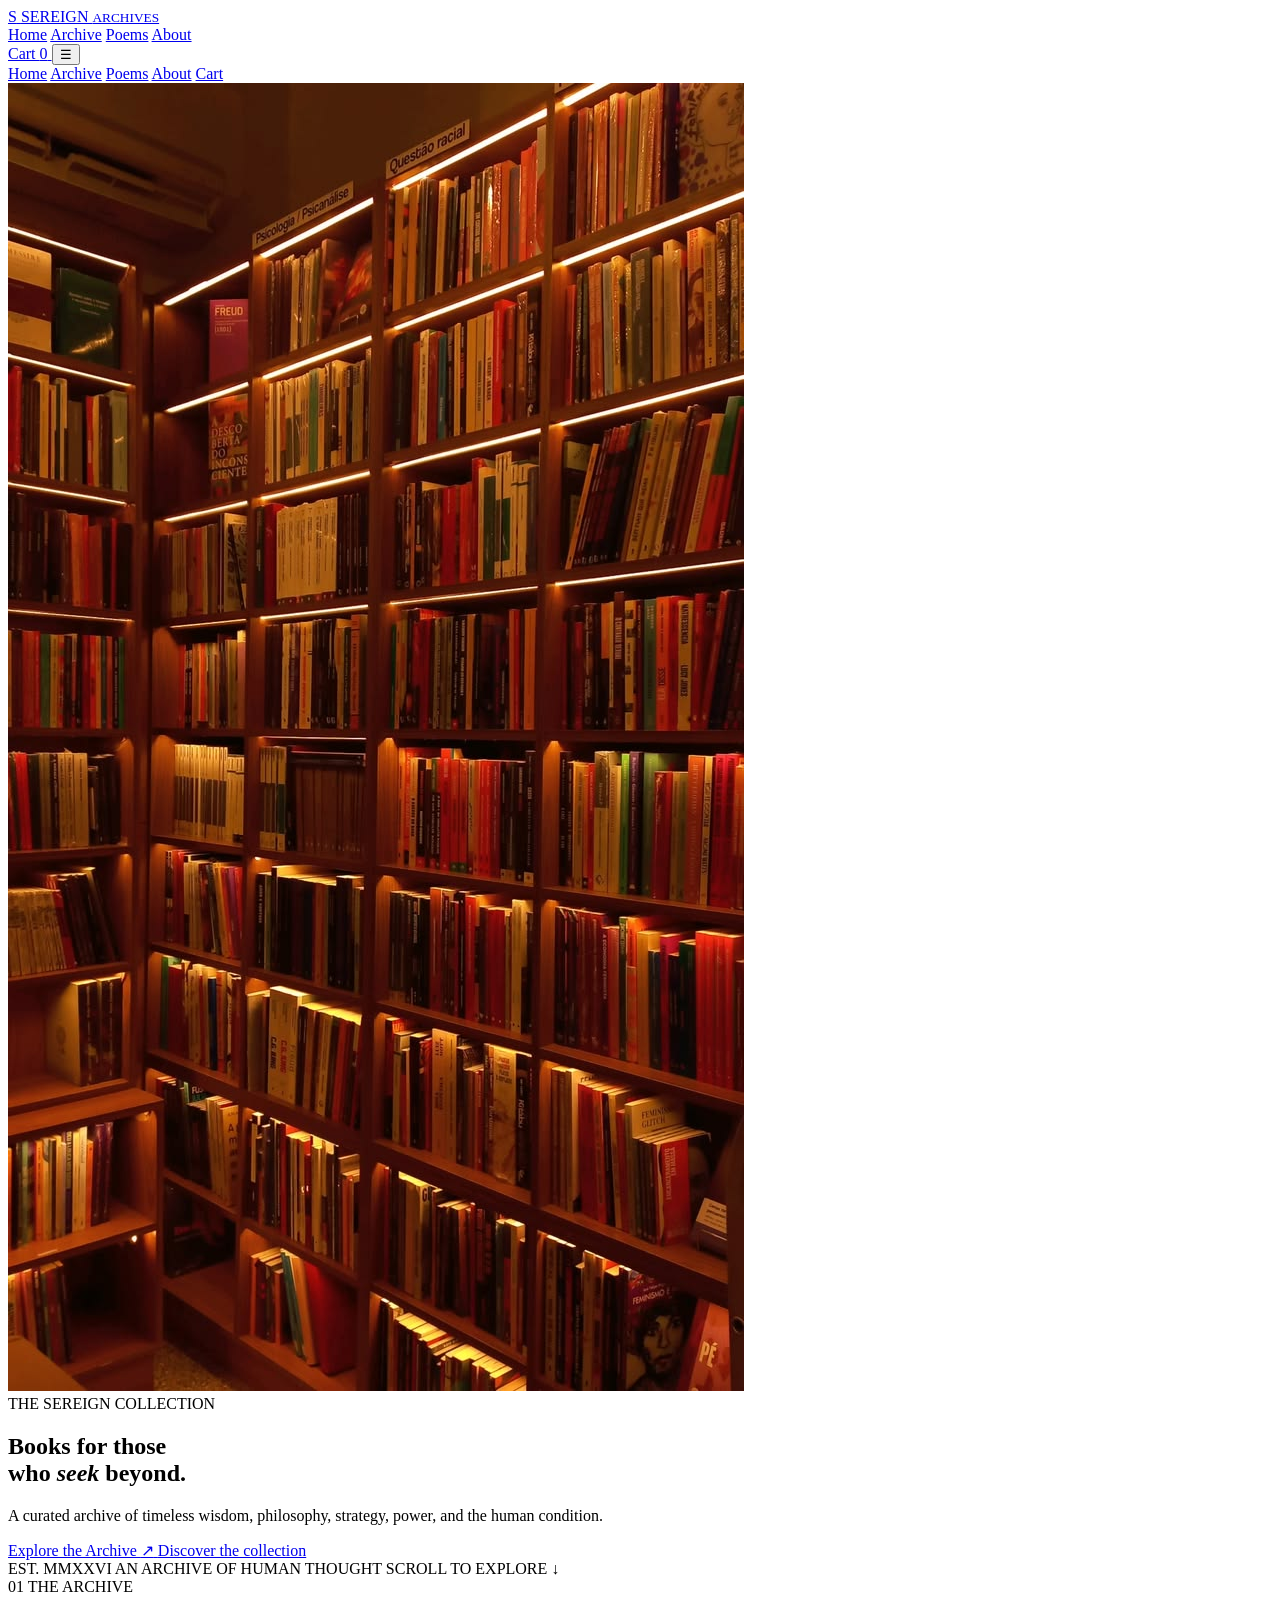
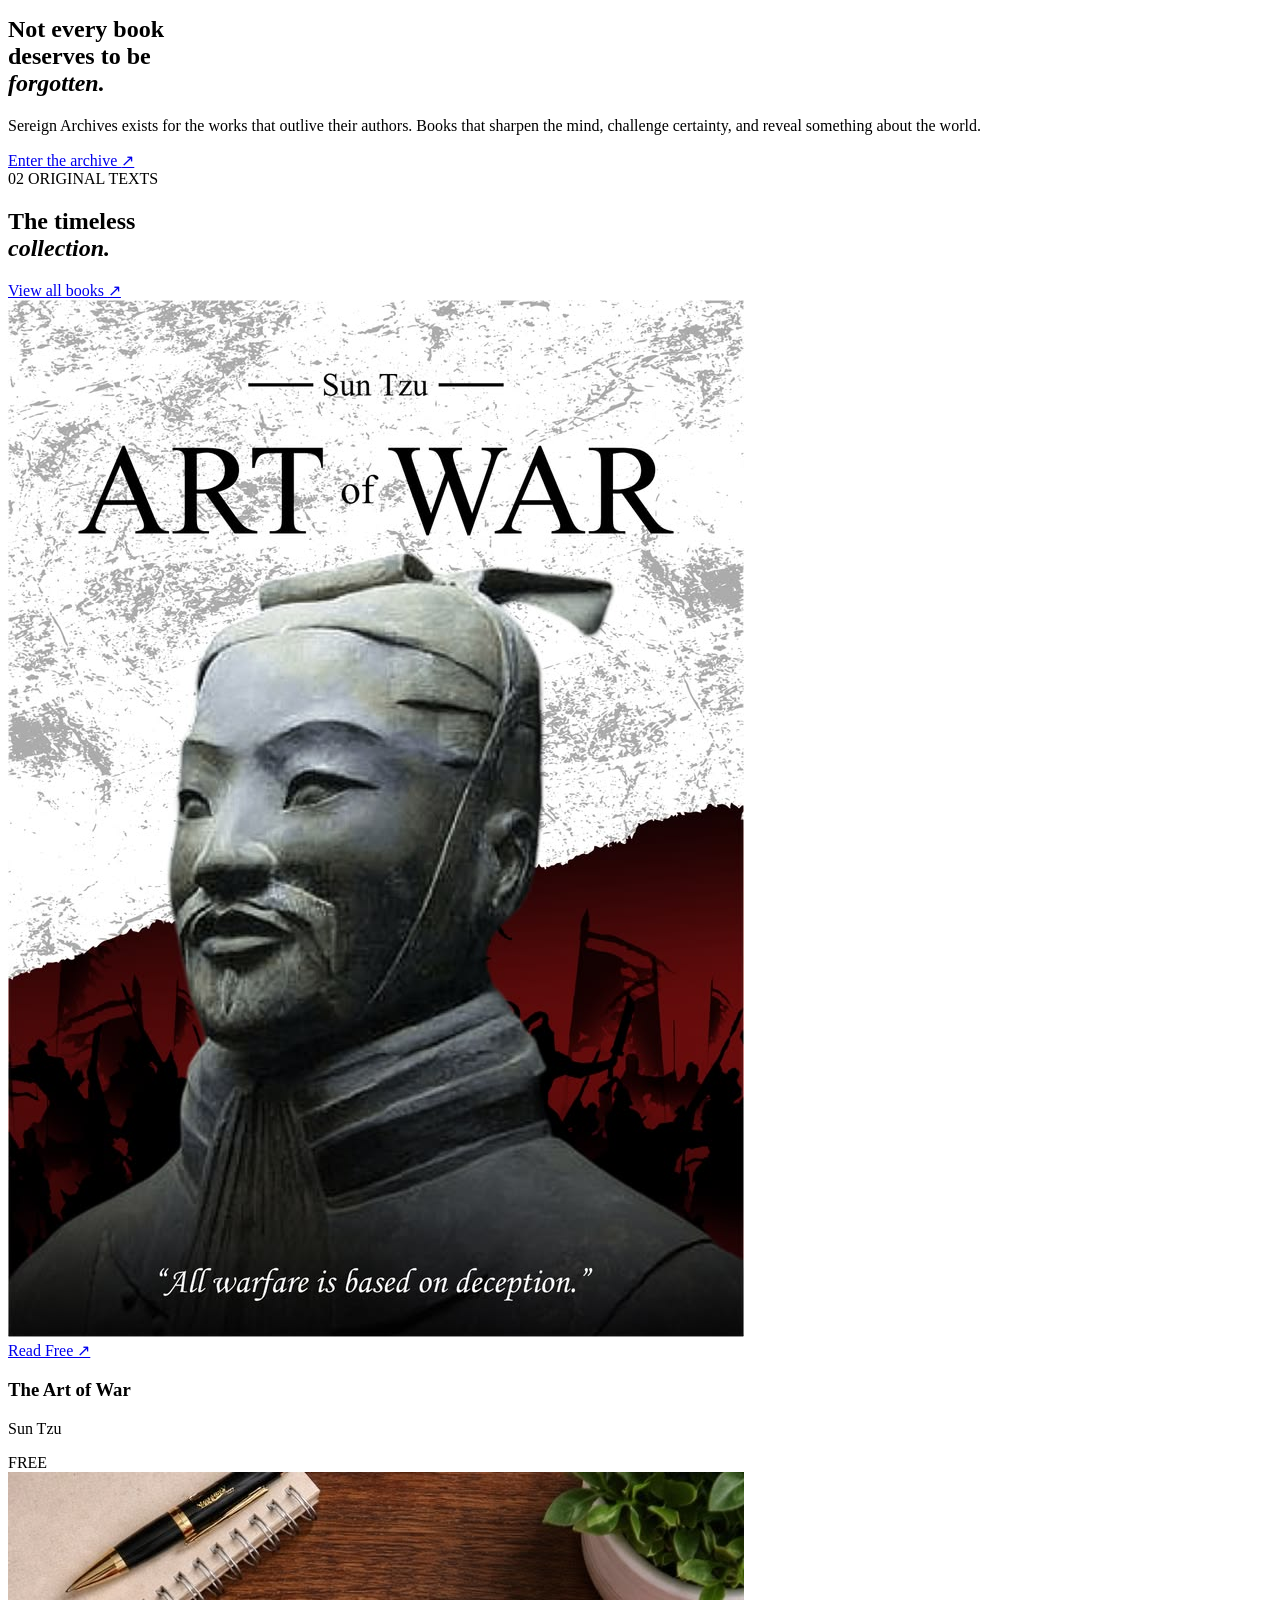
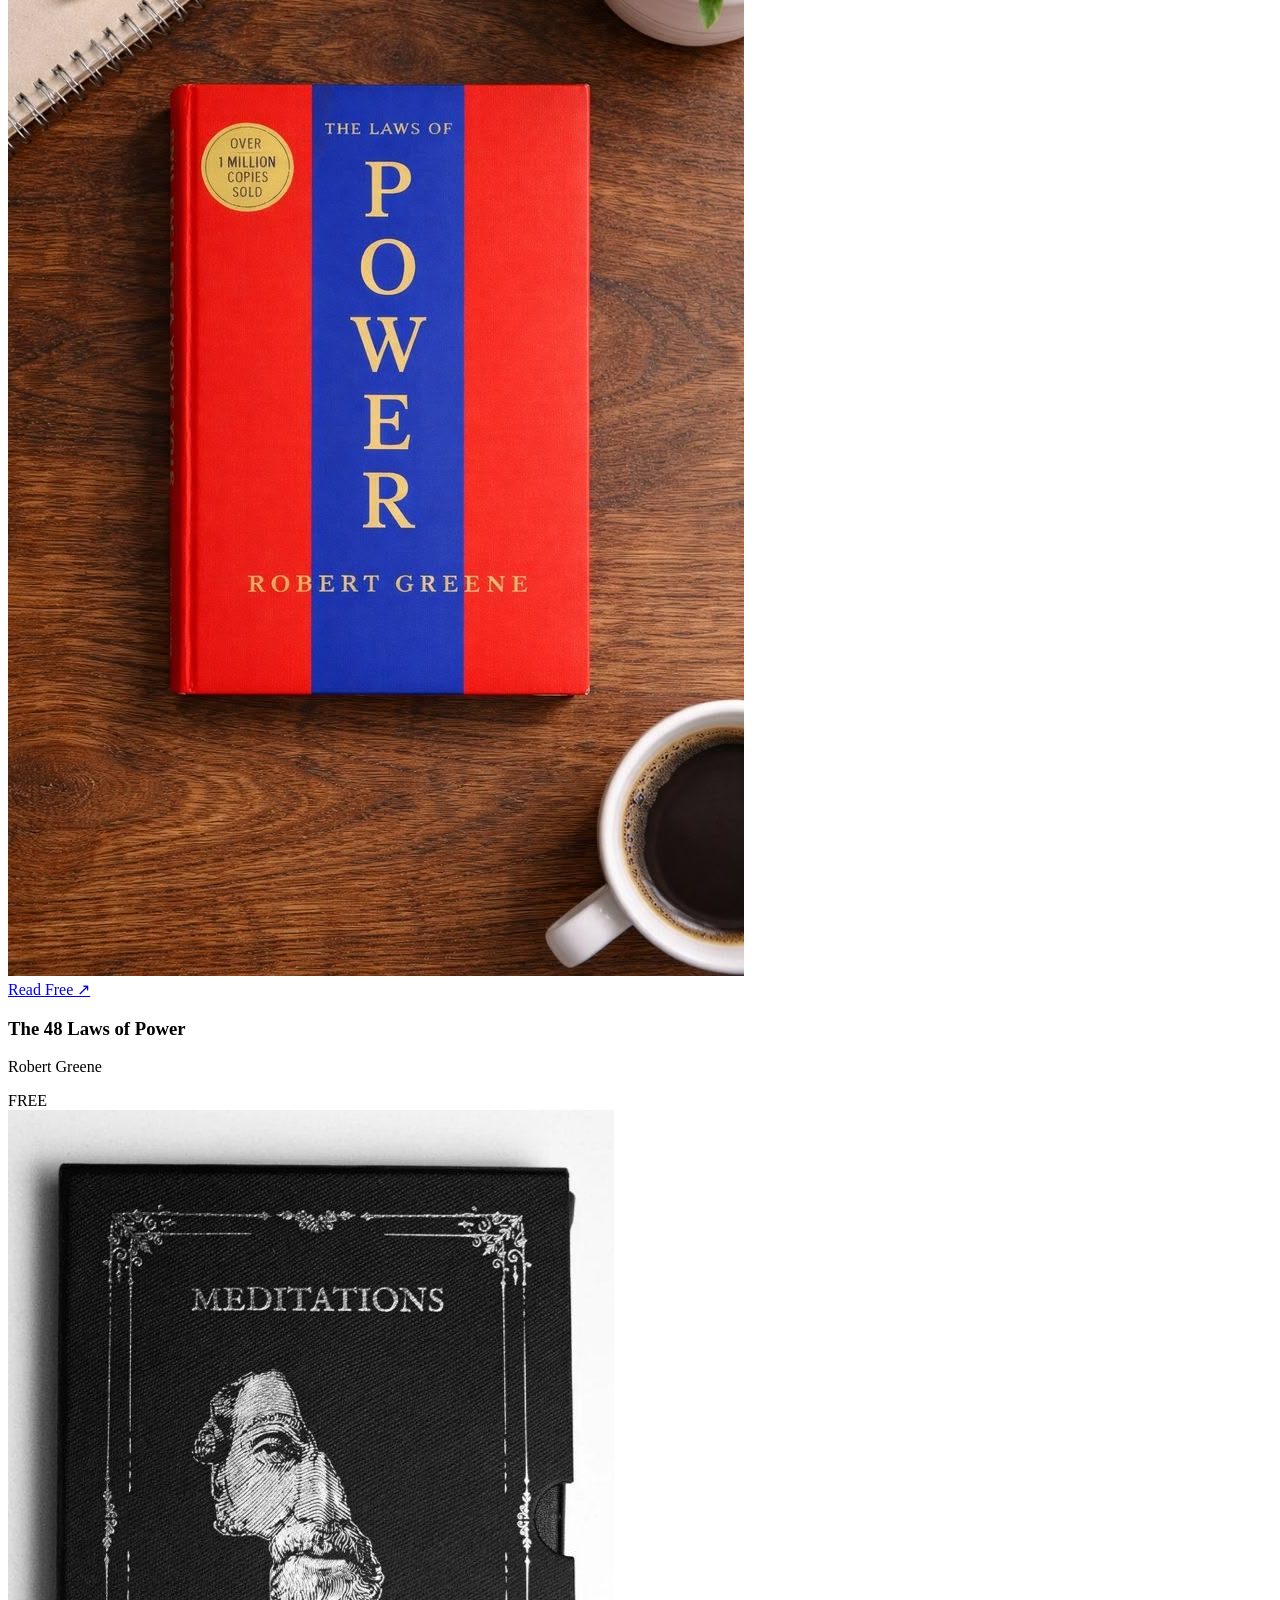
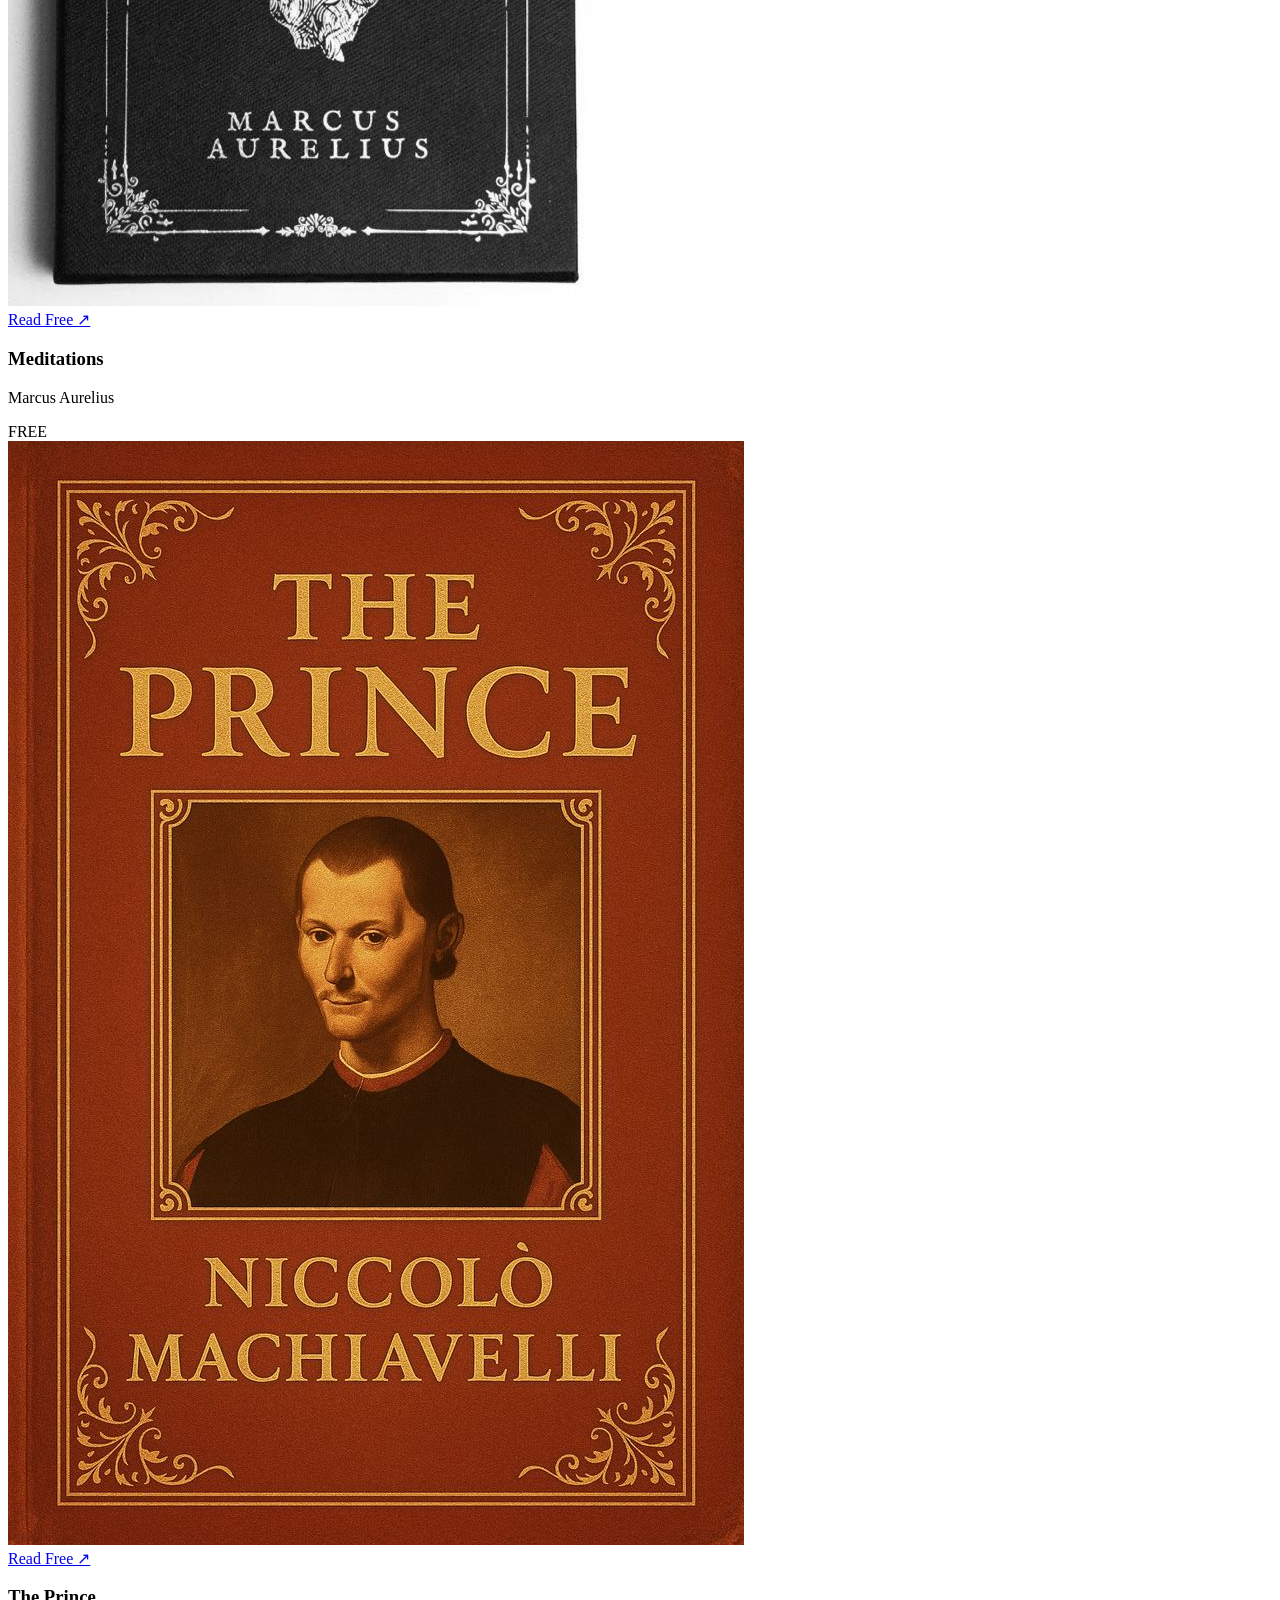
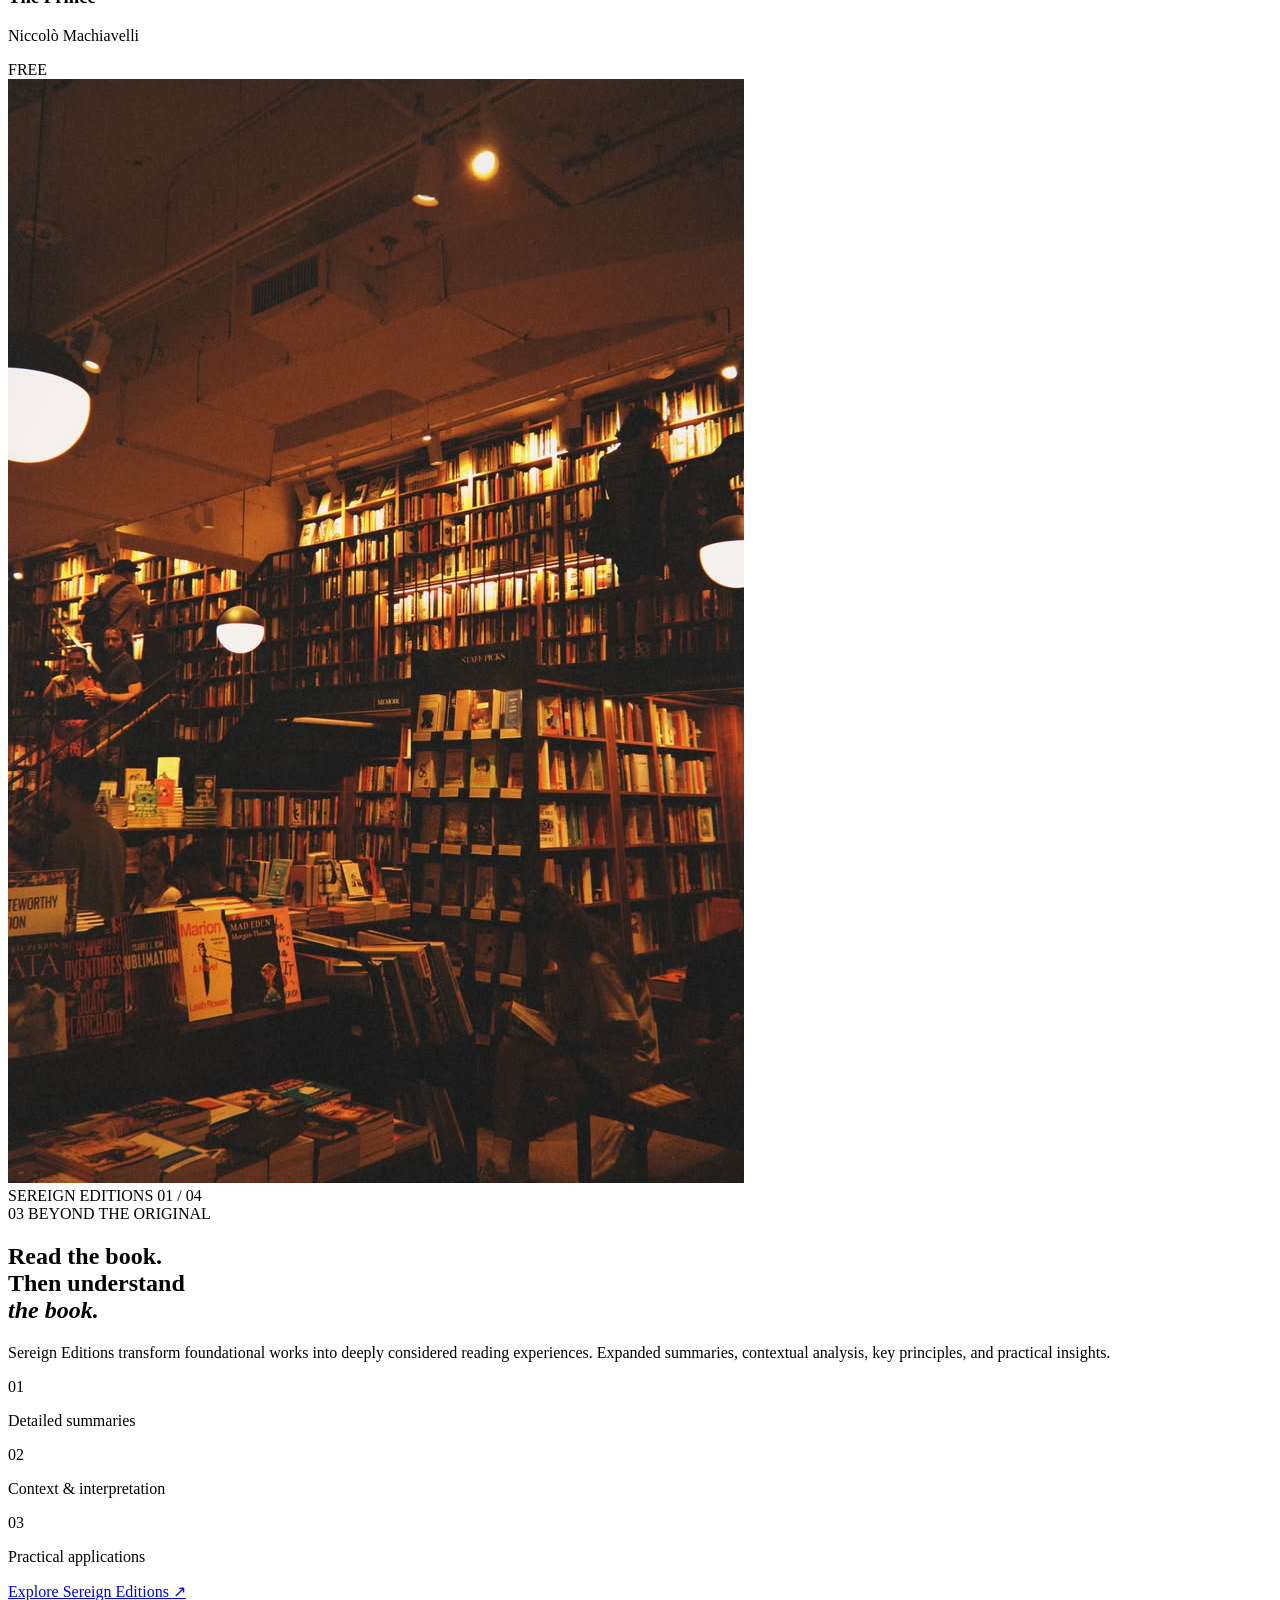
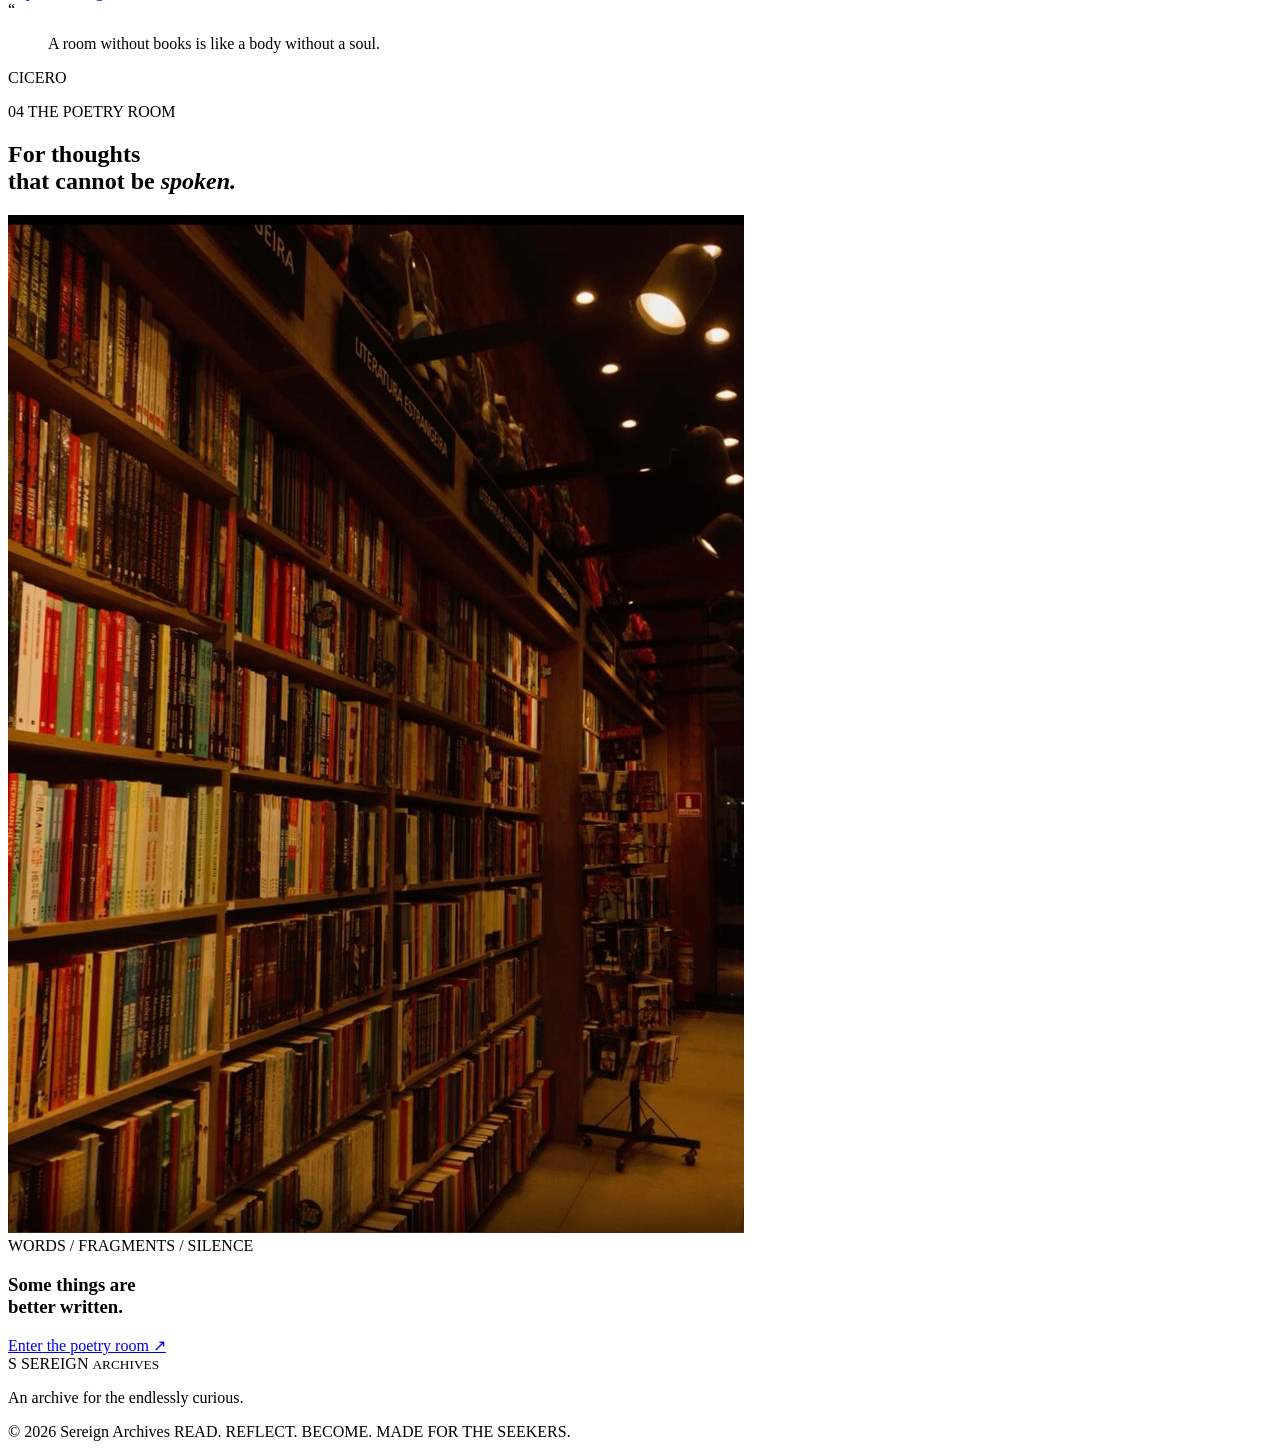
==== commit 9bf507e6: "Update index.html" ====
--- a/index.html
+++ b/index.html
@@ -1,441 +1,322 @@
 <!DOCTYPE html>
 <html lang="en">
-
 <head>
-
-<meta charset="UTF-8">
-
-<meta name="viewport" content="width=device-width, initial-scale=1.0">
-
-<meta name="description" content="Sereign Archives - A premium digital library of timeless books, curated editions, and poetry collections.">
-
-<meta name="keywords" content="digital library, books, poetry, archive, reading">
-
-<meta name="author" content="Sereign Archives">
-
-
-<title>SEREIGN ARCHIVES | Digital Library</title>
-
-
-<!-- Favicon -->
-
-<link rel="icon" type="image/png" href="assets/favicon.png">
-
-
-<!-- Fonts -->
-
-<link rel="preconnect" href="https://fonts.googleapis.com">
-
-<link rel="preconnect" href="https://fonts.gstatic.com" crossorigin>
-
-
-<link href="https://fonts.googleapis.com/css2?family=Cormorant+Garamond:wght@300;400;500;600;700&family=Great+Vibes&display=swap" rel="stylesheet">
-
-
-<!-- Main CSS -->
-
-<link rel="stylesheet" href="css/style.css">
-
-
+  <meta charset="UTF-8" />
+  <meta name="viewport" content="width=device-width, initial-scale=1.0" />
+  <meta name="theme-color" content="#0b0b0a" />
+  <title>Sereign Archives | Read Beyond the Ordinary</title>
+
+  <link rel="stylesheet" href="style.css" />
 </head>
-
-
 <body>
 
-
-
-<header class="navbar">
-
-
-<a href="index.html" class="logo">
-
-Sereign
-
-</a>
-
-
-
-<nav class="nav-links">
-
-
-<a href="pages/books.html">
-Books
-</a>
-
-
-<a href="pages/poems.html">
-Poems
-</a>
-
-
-<a href="pages/about.html">
-About
-</a>
-
-
-<a href="pages/checkout.html">
-Cart
-</a>
-
-
-</nav>
-
-
-<button class="menu-toggle">
-
-☰
-
-</button>
-
-
-</header>
-
-
-
-
-
-<main>
-
-
-
-<section class="hero">
-
-
-<div class="hero-overlay"></div>
-
-
-<img 
-src="assets/library-01.webp"
-class="hero-image"
-alt="Sereign library interior">
-
-
-<div class="hero-content">
-
-
-<p class="hero-label">
-
-THE DIGITAL ARCHIVE
-
-</p>
-
-
-
-<h1>
-
-Sereign Archives
-
-</h1>
-
-
-
-<h2>
-
-A sanctuary of timeless wisdom, stories and emotions.
-
-</h2>
-
-
-
-<p class="hero-description">
-
-Explore classic works, Sereign curated editions, and visual poetry collections created for modern readers.
-
-</p>
-
-
-
-<div class="hero-actions">
-
-
-<a href="pages/books.html" class="primary-btn">
-
-Explore Books
-
-</a>
-
-
-
-<a href="pages/poems.html" class="secondary-btn">
-
-Discover Poems
-
-</a>
-
-
-</div>
-
-
-</div>
-
-
-</section>
-
-
-
-
-
-
-
-
-<section class="featured">
-
-
-<div class="section-heading">
-
-
-<p>
-
-COLLECTION
-
-</p>
-
-
-<h2>
-
-Featured Archives
-
-</h2>
-
-
-</div>
-
-
-
-
-<div class="book-preview">
-
-
-
-<div class="book-card">
-
-
-<img 
-src="assets/laws-of-power-original.png"
-alt="The 48 Laws of Power">
-
-
-<h3>
-
-The 48 Laws of Power
-
-</h3>
-
-
-</div>
-
-
-
-
-
-<div class="book-card">
-
-
-<img 
-src="assets/laws-of-power-sereign.png"
-alt="Codex of 48">
-
-
-<h3>
-
-Codex of 48
-
-</h3>
-
-
-</div>
-
-
-
-</div>
-
-
-
-
-<a href="pages/books.html" class="view-btn">
-
-View Library
-
-</a>
-
-
-</section>
-
-
-
-
-
-
-
-
-<section class="poetry-preview">
-
-
-<div class="section-heading">
-
-
-<p>
-
-WRITTEN EMOTIONS
-
-</p>
-
-
-<h2>
-
-Poetry Archive
-
-</h2>
-
-
-</div>
-
-
-
-<div class="poem-grid">
-
-
-
-<div class="poem-card">
-
-
-<img 
-src="assets/poem-by-her.png"
-alt="By Her poem cover">
-
-
-</div>
-
-
-
-
-
-<div class="poem-card">
-
-
-<img 
-src="assets/poem-by-him.png"
-alt="By Him poem cover">
-
-
-</div>
-
-
-
-
-
-<div class="poem-card">
-
-
-<img 
-src="assets/poem-fleeting-time.png"
-alt="Fleeting Time poem cover">
-
-
-</div>
-
-
-
-</div>
-
-
-
-
-<a href="pages/poems.html" class="view-btn">
-
-Enter Poetry
-
-</a>
-
-
-
-</section>
-
-
-
-
-
-
-
-<section class="about-preview">
-
-
-<h2>
-
-Preserving Ideas. Creating Experiences.
-
-</h2>
-
-
-<p>
-
-Sereign Archives combines literature, design and digital experiences into a modern reading sanctuary.
-
-</p>
-
-
-
-<a href="pages/about.html">
-
-Learn More
-
-</a>
-
-
-</section>
-
-
-
-</main>
-
-
-
-
-
-
-
-<footer>
-
-
-<p>
-
-© 2026 Sereign Archives. All rights reserved.
-
-</p>
-
-
-
-<div>
-
-
-<a href="pages/about.html">
-
-About
-
-</a>
-
-
-<a href="pages/checkout.html">
-
-Checkout
-
-</a>
-
-
-</div>
-
-
-
-</footer>
-
-
-
-
-
-
-<script src="js/books.js"></script>
-
-
+  <div class="page-noise"></div>
+
+  <!-- NAVIGATION -->
+  <header class="navbar">
+    <a href="index.html" class="brand">
+      <span class="brand-mark">S</span>
+      <span>SEREIGN <small>ARCHIVES</small></span>
+    </a>
+
+    <nav class="nav-links">
+      <a href="index.html" class="active">Home</a>
+      <a href="pages/archive.html">Archive</a>
+      <a href="pages/poems.html">Poems</a>
+      <a href="pages/about.html">About</a>
+    </nav>
+
+    <a href="pages/cart.html" class="cart-button">
+      Cart <span id="cartCount">0</span>
+    </a>
+
+    <button class="menu-toggle" id="menuToggle">☰</button>
+  </header>
+
+  <!-- MOBILE NAV -->
+  <div class="mobile-menu" id="mobileMenu">
+    <a href="index.html">Home</a>
+    <a href="pages/archive.html">Archive</a>
+    <a href="pages/poems.html">Poems</a>
+    <a href="pages/about.html">About</a>
+    <a href="pages/cart.html">Cart</a>
+  </div>
+
+  <main>
+
+    <!-- HERO -->
+    <section class="hero">
+
+      <div class="hero-background">
+        <img src="assets/library-01.webp" alt="Sereign library" id="heroLibrary" />
+      </div>
+
+      <div class="hero-overlay"></div>
+
+      <div class="hero-content">
+
+        <div class="eyebrow">
+          <span></span>
+          THE SEREIGN COLLECTION
+        </div>
+
+        <h1>
+          Books for those<br />
+          who <em>seek</em> beyond.
+        </h1>
+
+        <p class="hero-description">
+          A curated archive of timeless wisdom, philosophy,
+          strategy, power, and the human condition.
+        </p>
+
+        <div class="hero-actions">
+          <a href="pages/archive.html" class="button button-primary">
+            Explore the Archive
+            <span>↗</span>
+          </a>
+
+          <a href="#featured" class="button button-ghost">
+            Discover the collection
+          </a>
+        </div>
+
+      </div>
+
+      <div class="hero-bottom">
+        <span>EST. MMXXVI</span>
+        <span>AN ARCHIVE OF HUMAN THOUGHT</span>
+        <span>SCROLL TO EXPLORE ↓</span>
+      </div>
+
+    </section>
+
+    <!-- INTRODUCTION -->
+    <section class="intro-section">
+
+      <div class="section-label">
+        <span>01</span>
+        THE ARCHIVE
+      </div>
+
+      <div class="intro-grid">
+        <h2>
+          Not every book<br />
+          deserves to be<br />
+          <i>forgotten.</i>
+        </h2>
+
+        <div class="intro-copy">
+          <p>
+            Sereign Archives exists for the works that outlive their
+            authors. Books that sharpen the mind, challenge certainty,
+            and reveal something about the world.
+          </p>
+
+          <a href="pages/archive.html" class="text-link">
+            Enter the archive <span>↗</span>
+          </a>
+        </div>
+      </div>
+
+    </section>
+
+    <!-- FEATURED ORIGINAL BOOKS -->
+    <section class="featured-section" id="featured">
+
+      <div class="section-heading">
+        <div>
+          <div class="section-label">
+            <span>02</span>
+            ORIGINAL TEXTS
+          </div>
+
+          <h2>The timeless<br /><i>collection.</i></h2>
+        </div>
+
+        <a href="pages/archive.html" class="outline-link">
+          View all books <span>↗</span>
+        </a>
+      </div>
+
+      <div class="book-carousel" id="originalCarousel">
+
+        <article class="book-card">
+          <div class="book-image">
+            <img src="assets/art-of-war-original.png" alt="The Art of War" />
+            <div class="book-overlay">
+              <a href="assets/PDF/art-of-war.pdf" target="_blank">Read Free ↗</a>
+            </div>
+          </div>
+          <div class="book-meta">
+            <div>
+              <h3>The Art of War</h3>
+              <p>Sun Tzu</p>
+            </div>
+            <span class="free-tag">FREE</span>
+          </div>
+        </article>
+
+        <article class="book-card">
+          <div class="book-image">
+            <img src="assets/laws-of-power-original.png" alt="The 48 Laws of Power" />
+            <div class="book-overlay">
+              <a href="assets/PDF/laws-of-power.pdf" target="_blank">Read Free ↗</a>
+            </div>
+          </div>
+          <div class="book-meta">
+            <div>
+              <h3>The 48 Laws of Power</h3>
+              <p>Robert Greene</p>
+            </div>
+            <span class="free-tag">FREE</span>
+          </div>
+        </article>
+
+        <article class="book-card">
+          <div class="book-image">
+            <img src="assets/meditations-original.png" alt="Meditations" />
+            <div class="book-overlay">
+              <a href="assets/PDF/meditations.pdf" target="_blank">Read Free ↗</a>
+            </div>
+          </div>
+          <div class="book-meta">
+            <div>
+              <h3>Meditations</h3>
+              <p>Marcus Aurelius</p>
+            </div>
+            <span class="free-tag">FREE</span>
+          </div>
+        </article>
+
+        <article class="book-card">
+          <div class="book-image">
+            <img src="assets/prince-original.png" alt="The Prince" />
+            <div class="book-overlay">
+              <a href="assets/PDF/the-prince.pdf" target="_blank">Read Free ↗</a>
+            </div>
+          </div>
+          <div class="book-meta">
+            <div>
+              <h3>The Prince</h3>
+              <p>Niccolò Machiavelli</p>
+            </div>
+            <span class="free-tag">FREE</span>
+          </div>
+        </article>
+
+      </div>
+
+    </section>
+
+    <!-- SEREIGN EDITIONS -->
+    <section class="editions-section">
+
+      <div class="editions-visual">
+        <img src="assets/library-02.webp" alt="Sereign Editions" />
+        <div class="visual-caption">
+          <span>SEREIGN EDITIONS</span>
+          <span>01 / 04</span>
+        </div>
+      </div>
+
+      <div class="editions-content">
+
+        <div class="section-label">
+          <span>03</span>
+          BEYOND THE ORIGINAL
+        </div>
+
+        <h2>
+          Read the book.<br />
+          Then understand<br />
+          <i>the book.</i>
+        </h2>
+
+        <p>
+          Sereign Editions transform foundational works into deeply
+          considered reading experiences. Expanded summaries,
+          contextual analysis, key principles, and practical insights.
+        </p>
+
+        <div class="edition-features">
+          <div>
+            <span>01</span>
+            <p>Detailed summaries</p>
+          </div>
+          <div>
+            <span>02</span>
+            <p>Context & interpretation</p>
+          </div>
+          <div>
+            <span>03</span>
+            <p>Practical applications</p>
+          </div>
+        </div>
+
+        <a href="pages/archive.html" class="button button-primary">
+          Explore Sereign Editions <span>↗</span>
+        </a>
+
+      </div>
+
+    </section>
+
+    <!-- QUOTE -->
+    <section class="quote-section">
+      <div class="quote-symbol">“</div>
+      <blockquote>
+        A room without books is like a body without a soul.
+      </blockquote>
+      <p>CICERO</p>
+    </section>
+
+    <!-- POEMS -->
+    <section class="poems-preview">
+
+      <div class="poems-heading">
+        <div class="section-label">
+          <span>04</span>
+          THE POETRY ROOM
+        </div>
+
+        <h2>For thoughts<br />that cannot be <i>spoken.</i></h2>
+      </div>
+
+      <div class="poems-card">
+        <img src="assets/library-03.webp" alt="Poetry collection" />
+
+        <div class="poems-card-content">
+          <span>WORDS / FRAGMENTS / SILENCE</span>
+          <h3>Some things are<br />better written.</h3>
+          <a href="pages/poems.html">Enter the poetry room ↗</a>
+        </div>
+      </div>
+
+    </section>
+
+  </main>
+
+  <!-- FOOTER -->
+  <footer class="footer">
+
+    <div class="footer-top">
+      <div class="brand footer-brand">
+        <span class="brand-mark">S</span>
+        <span>SEREIGN <small>ARCHIVES</small></span>
+      </div>
+
+      <p>An archive for the endlessly curious.</p>
+    </div>
+
+    <div class="footer-bottom">
+      <span>© 2026 Sereign Archives</span>
+      <span>READ. REFLECT. BECOME.</span>
+      <span>MADE FOR THE SEEKERS.</span>
+    </div>
+
+  </footer>
+
+  <script src="script.js"></script>
 </body>
-
 </html>
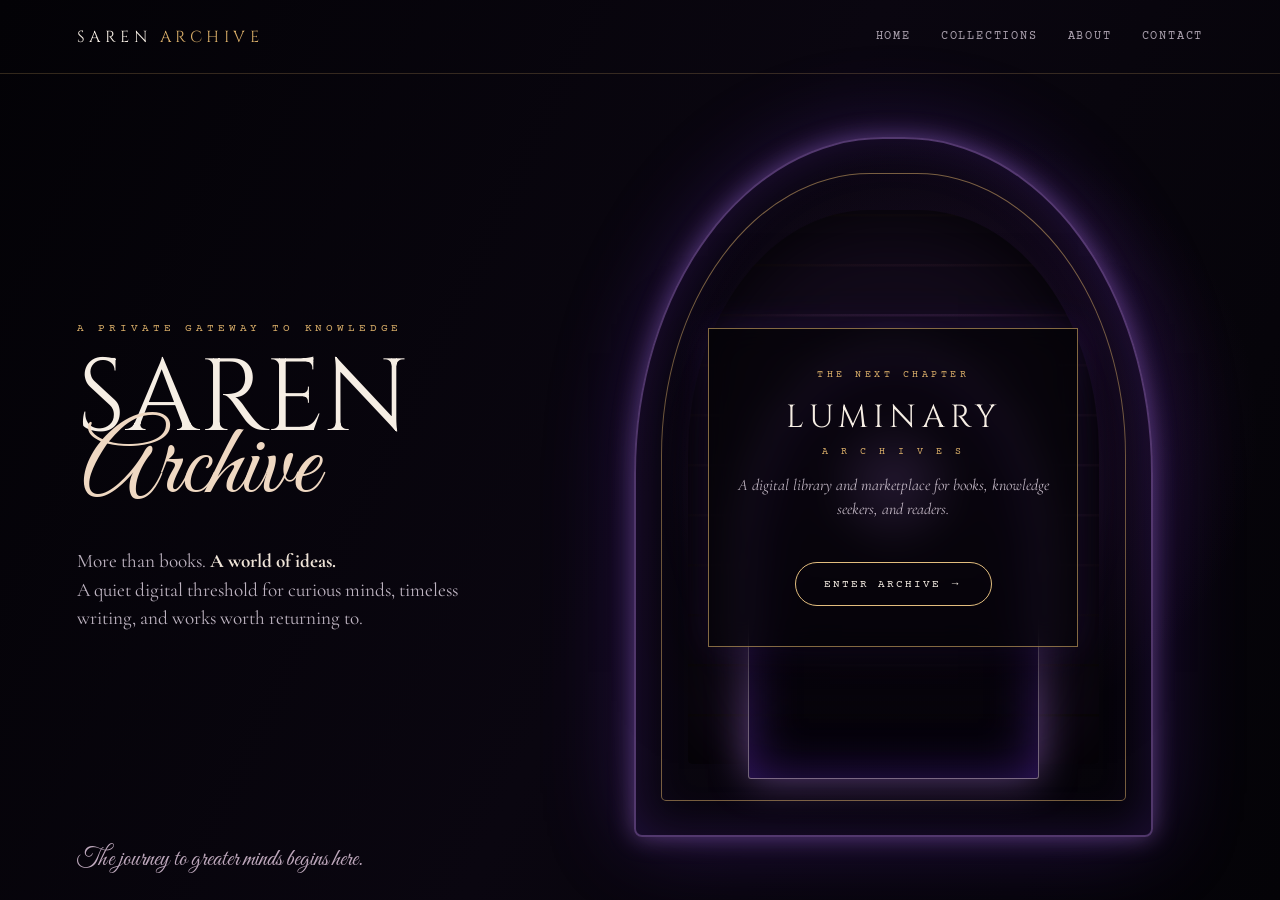
==== commit 041cd5ce: "Add files via upload" ====
--- a/index.html
+++ b/index.html
@@ -1,322 +1,3 @@
-<!DOCTYPE html>
-<html lang="en">
-<head>
-  <meta charset="UTF-8" />
-  <meta name="viewport" content="width=device-width, initial-scale=1.0" />
-  <meta name="theme-color" content="#0b0b0a" />
-  <title>Sereign Archives | Read Beyond the Ordinary</title>
-
-  <link rel="stylesheet" href="style.css" />
-</head>
-<body>
-
-  <div class="page-noise"></div>
-
-  <!-- NAVIGATION -->
-  <header class="navbar">
-    <a href="index.html" class="brand">
-      <span class="brand-mark">S</span>
-      <span>SEREIGN <small>ARCHIVES</small></span>
-    </a>
-
-    <nav class="nav-links">
-      <a href="index.html" class="active">Home</a>
-      <a href="pages/archive.html">Archive</a>
-      <a href="pages/poems.html">Poems</a>
-      <a href="pages/about.html">About</a>
-    </nav>
-
-    <a href="pages/cart.html" class="cart-button">
-      Cart <span id="cartCount">0</span>
-    </a>
-
-    <button class="menu-toggle" id="menuToggle">☰</button>
-  </header>
-
-  <!-- MOBILE NAV -->
-  <div class="mobile-menu" id="mobileMenu">
-    <a href="index.html">Home</a>
-    <a href="pages/archive.html">Archive</a>
-    <a href="pages/poems.html">Poems</a>
-    <a href="pages/about.html">About</a>
-    <a href="pages/cart.html">Cart</a>
-  </div>
-
-  <main>
-
-    <!-- HERO -->
-    <section class="hero">
-
-      <div class="hero-background">
-        <img src="assets/library-01.webp" alt="Sereign library" id="heroLibrary" />
-      </div>
-
-      <div class="hero-overlay"></div>
-
-      <div class="hero-content">
-
-        <div class="eyebrow">
-          <span></span>
-          THE SEREIGN COLLECTION
-        </div>
-
-        <h1>
-          Books for those<br />
-          who <em>seek</em> beyond.
-        </h1>
-
-        <p class="hero-description">
-          A curated archive of timeless wisdom, philosophy,
-          strategy, power, and the human condition.
-        </p>
-
-        <div class="hero-actions">
-          <a href="pages/archive.html" class="button button-primary">
-            Explore the Archive
-            <span>↗</span>
-          </a>
-
-          <a href="#featured" class="button button-ghost">
-            Discover the collection
-          </a>
-        </div>
-
-      </div>
-
-      <div class="hero-bottom">
-        <span>EST. MMXXVI</span>
-        <span>AN ARCHIVE OF HUMAN THOUGHT</span>
-        <span>SCROLL TO EXPLORE ↓</span>
-      </div>
-
-    </section>
-
-    <!-- INTRODUCTION -->
-    <section class="intro-section">
-
-      <div class="section-label">
-        <span>01</span>
-        THE ARCHIVE
-      </div>
-
-      <div class="intro-grid">
-        <h2>
-          Not every book<br />
-          deserves to be<br />
-          <i>forgotten.</i>
-        </h2>
-
-        <div class="intro-copy">
-          <p>
-            Sereign Archives exists for the works that outlive their
-            authors. Books that sharpen the mind, challenge certainty,
-            and reveal something about the world.
-          </p>
-
-          <a href="pages/archive.html" class="text-link">
-            Enter the archive <span>↗</span>
-          </a>
-        </div>
-      </div>
-
-    </section>
-
-    <!-- FEATURED ORIGINAL BOOKS -->
-    <section class="featured-section" id="featured">
-
-      <div class="section-heading">
-        <div>
-          <div class="section-label">
-            <span>02</span>
-            ORIGINAL TEXTS
-          </div>
-
-          <h2>The timeless<br /><i>collection.</i></h2>
-        </div>
-
-        <a href="pages/archive.html" class="outline-link">
-          View all books <span>↗</span>
-        </a>
-      </div>
-
-      <div class="book-carousel" id="originalCarousel">
-
-        <article class="book-card">
-          <div class="book-image">
-            <img src="assets/art-of-war-original.png" alt="The Art of War" />
-            <div class="book-overlay">
-              <a href="assets/PDF/art-of-war.pdf" target="_blank">Read Free ↗</a>
-            </div>
-          </div>
-          <div class="book-meta">
-            <div>
-              <h3>The Art of War</h3>
-              <p>Sun Tzu</p>
-            </div>
-            <span class="free-tag">FREE</span>
-          </div>
-        </article>
-
-        <article class="book-card">
-          <div class="book-image">
-            <img src="assets/laws-of-power-original.png" alt="The 48 Laws of Power" />
-            <div class="book-overlay">
-              <a href="assets/PDF/laws-of-power.pdf" target="_blank">Read Free ↗</a>
-            </div>
-          </div>
-          <div class="book-meta">
-            <div>
-              <h3>The 48 Laws of Power</h3>
-              <p>Robert Greene</p>
-            </div>
-            <span class="free-tag">FREE</span>
-          </div>
-        </article>
-
-        <article class="book-card">
-          <div class="book-image">
-            <img src="assets/meditations-original.png" alt="Meditations" />
-            <div class="book-overlay">
-              <a href="assets/PDF/meditations.pdf" target="_blank">Read Free ↗</a>
-            </div>
-          </div>
-          <div class="book-meta">
-            <div>
-              <h3>Meditations</h3>
-              <p>Marcus Aurelius</p>
-            </div>
-            <span class="free-tag">FREE</span>
-          </div>
-        </article>
-
-        <article class="book-card">
-          <div class="book-image">
-            <img src="assets/prince-original.png" alt="The Prince" />
-            <div class="book-overlay">
-              <a href="assets/PDF/the-prince.pdf" target="_blank">Read Free ↗</a>
-            </div>
-          </div>
-          <div class="book-meta">
-            <div>
-              <h3>The Prince</h3>
-              <p>Niccolò Machiavelli</p>
-            </div>
-            <span class="free-tag">FREE</span>
-          </div>
-        </article>
-
-      </div>
-
-    </section>
-
-    <!-- SEREIGN EDITIONS -->
-    <section class="editions-section">
-
-      <div class="editions-visual">
-        <img src="assets/library-02.webp" alt="Sereign Editions" />
-        <div class="visual-caption">
-          <span>SEREIGN EDITIONS</span>
-          <span>01 / 04</span>
-        </div>
-      </div>
-
-      <div class="editions-content">
-
-        <div class="section-label">
-          <span>03</span>
-          BEYOND THE ORIGINAL
-        </div>
-
-        <h2>
-          Read the book.<br />
-          Then understand<br />
-          <i>the book.</i>
-        </h2>
-
-        <p>
-          Sereign Editions transform foundational works into deeply
-          considered reading experiences. Expanded summaries,
-          contextual analysis, key principles, and practical insights.
-        </p>
-
-        <div class="edition-features">
-          <div>
-            <span>01</span>
-            <p>Detailed summaries</p>
-          </div>
-          <div>
-            <span>02</span>
-            <p>Context & interpretation</p>
-          </div>
-          <div>
-            <span>03</span>
-            <p>Practical applications</p>
-          </div>
-        </div>
-
-        <a href="pages/archive.html" class="button button-primary">
-          Explore Sereign Editions <span>↗</span>
-        </a>
-
-      </div>
-
-    </section>
-
-    <!-- QUOTE -->
-    <section class="quote-section">
-      <div class="quote-symbol">“</div>
-      <blockquote>
-        A room without books is like a body without a soul.
-      </blockquote>
-      <p>CICERO</p>
-    </section>
-
-    <!-- POEMS -->
-    <section class="poems-preview">
-
-      <div class="poems-heading">
-        <div class="section-label">
-          <span>04</span>
-          THE POETRY ROOM
-        </div>
-
-        <h2>For thoughts<br />that cannot be <i>spoken.</i></h2>
-      </div>
-
-      <div class="poems-card">
-        <img src="assets/library-03.webp" alt="Poetry collection" />
-
-        <div class="poems-card-content">
-          <span>WORDS / FRAGMENTS / SILENCE</span>
-          <h3>Some things are<br />better written.</h3>
-          <a href="pages/poems.html">Enter the poetry room ↗</a>
-        </div>
-      </div>
-
-    </section>
-
-  </main>
-
-  <!-- FOOTER -->
-  <footer class="footer">
-
-    <div class="footer-top">
-      <div class="brand footer-brand">
-        <span class="brand-mark">S</span>
-        <span>SEREIGN <small>ARCHIVES</small></span>
-      </div>
-
-      <p>An archive for the endlessly curious.</p>
-    </div>
-
-    <div class="footer-bottom">
-      <span>© 2026 Sereign Archives</span>
-      <span>READ. REFLECT. BECOME.</span>
-      <span>MADE FOR THE SEEKERS.</span>
-    </div>
-
-  </footer>
-
-  <script src="script.js"></script>
-</body>
-</html>+<!doctype html><html lang="en"><head><meta charset="UTF-8"><meta name="viewport" content="width=device-width,initial-scale=1"><title>SAREN Archive</title><link href="https://fonts.googleapis.com/css2?family=Cinzel:wght@400;500;600&family=Cormorant+Garamond:wght@300;400;500;600&family=Courier+Prime&family=Great+Vibes&display=swap" rel="stylesheet"><style>
+*{box-sizing:border-box}html,body{margin:0;min-height:100%;background:#050308;color:#f6eee4}body{font-family:"Cormorant Garamond",serif;overflow-x:hidden;background:radial-gradient(circle at 75% 48%,#55247755,transparent 28%),linear-gradient(115deg,#030206,#0a0610 52%,#040307)}a{color:inherit;text-decoration:none}.nav{height:74px;border-bottom:1px solid #d8ad6838;display:flex;align-items:center;justify-content:space-between;padding:0 6vw}.brand{font:1rem "Cinzel";letter-spacing:.28em}.brand b{color:#d8ad68;font-weight:400}.links{display:flex;gap:30px;font:12px "Courier Prime";letter-spacing:.15em;color:#aaa0ad}.links a:hover{color:#d8ad68}.hero{min-height:calc(100vh - 74px);display:grid;grid-template-columns:45% 55%;align-items:center;padding:5vh 6vw;position:relative}.copy{z-index:2}.eyebrow{font:11px "Courier Prime";letter-spacing:.35em;color:#d8ad68;margin-bottom:24px}h1{font:400 clamp(4rem,8vw,8rem)/.8 "Cinzel";margin:0}.script{display:block;font:clamp(4.5rem,8vw,8rem)/.55 "Great Vibes";color:#efd8c2;margin-left:5px}.lead{max-width:430px;margin-top:50px;font-size:1.2rem;line-height:1.5;color:#bdb3c0}.lead strong{color:#eee3d7}.portal{width:min(540px,78vw);aspect-ratio:.74;margin:auto;position:relative;display:grid;place-items:center}.portal:before{content:"";position:absolute;inset:2%;border:2px solid #c084fc66;border-radius:48% 48% 8px 8px;box-shadow:0 0 25px #c084fc66,0 0 90px #7c3aed44,inset 0 0 50px #7c3aed33}.portal:after{content:"";position:absolute;inset:7%;border:1px solid #d8ad6888;border-radius:45% 45% 5px 5px}.glow{position:absolute;width:75%;height:75%;border-radius:50%;background:radial-gradient(circle,#c084fc55,transparent 68%);filter:blur(18px);animation:pulse 5s infinite}@keyframes pulse{50%{transform:scale(1.06);opacity:.7}}.inside{position:absolute;inset:12%;border-radius:44% 44% 4px 4px;background:repeating-linear-gradient(0deg,#130b1b 0 47px,#5b3b2b22 48px 50px);box-shadow:inset 0 0 90px #000}.door{position:absolute;width:54%;height:58%;bottom:10%;border-radius:48% 48% 3px 3px;background:radial-gradient(circle at 50% 30%,#c084fc99,transparent 22%),linear-gradient(#28103a44,#030207dd);border:1px solid #f6dbff77;box-shadow:0 0 40px #c084fc77,inset 0 0 50px #7c3aed66}.card{position:absolute;z-index:3;width:min(370px,62vw);padding:40px 28px;text-align:center;background:#050308bb;border:1px solid #d8ad6899;box-shadow:0 25px 80px #000b,0 0 35px #7c3aed33;backdrop-filter:blur(14px)}.mini{font:10px "Courier Prime";letter-spacing:.35em;color:#d8ad68}.card h2{font:400 2rem "Cinzel";letter-spacing:.16em;margin:16px 0 7px}.card p{font-style:italic;color:#c0b5c2;line-height:1.5}.enter{display:inline-block;margin-top:25px;padding:14px 28px;border:1px solid #e2bd7e;border-radius:99px;font:11px "Courier Prime";letter-spacing:.18em;transition:.3s}.enter:hover{transform:translateY(-3px);background:#d8ad6818;box-shadow:0 0 30px #d8ad6844}.bottom{position:absolute;bottom:25px;left:6vw;font:1.5rem "Great Vibes";color:#bfa9bd}@media(max-width:850px){.links{display:none}.hero{grid-template-columns:1fr;text-align:center;padding:8vh 7vw 70px}.lead{margin:38px auto}.portal{width:min(520px,94vw);margin-top:20px}.bottom{display:none}}@media(max-width:480px){h1{font-size:3.3rem}.script{font-size:4.5rem}.portal{width:96vw}.card{width:68vw;padding:30px 16px}.card h2{font-size:1.45rem}}
+</style></head><body><nav class="nav"><div class="brand">SAREN <b>ARCHIVE</b></div><div class="links"><a href="#">HOME</a><a href="#portal">COLLECTIONS</a><a href="#portal">ABOUT</a><a href="#portal">CONTACT</a></div></nav><main class="hero"><section class="copy"><div class="eyebrow">A PRIVATE GATEWAY TO KNOWLEDGE</div><h1>SAREN<span class="script">Archive</span></h1><p class="lead">More than books. <strong>A world of ideas.</strong><br>A quiet digital threshold for curious minds, timeless writing, and works worth returning to.</p></section><section class="portal" id="portal"><div class="glow"></div><div class="inside"></div><div class="door"></div><div class="card"><div class="mini">THE NEXT CHAPTER</div><h2>LUMINARY</h2><div class="mini">A R C H I V E S</div><p>A digital library and marketplace for books, knowledge seekers, and readers.</p><a class="enter" href="https://luminary-archive.vercel.app/" target="_blank" rel="noopener">ENTER ARCHIVE →</a></div></section><div class="bottom">The journey to greater minds begins here.</div></main></body></html>
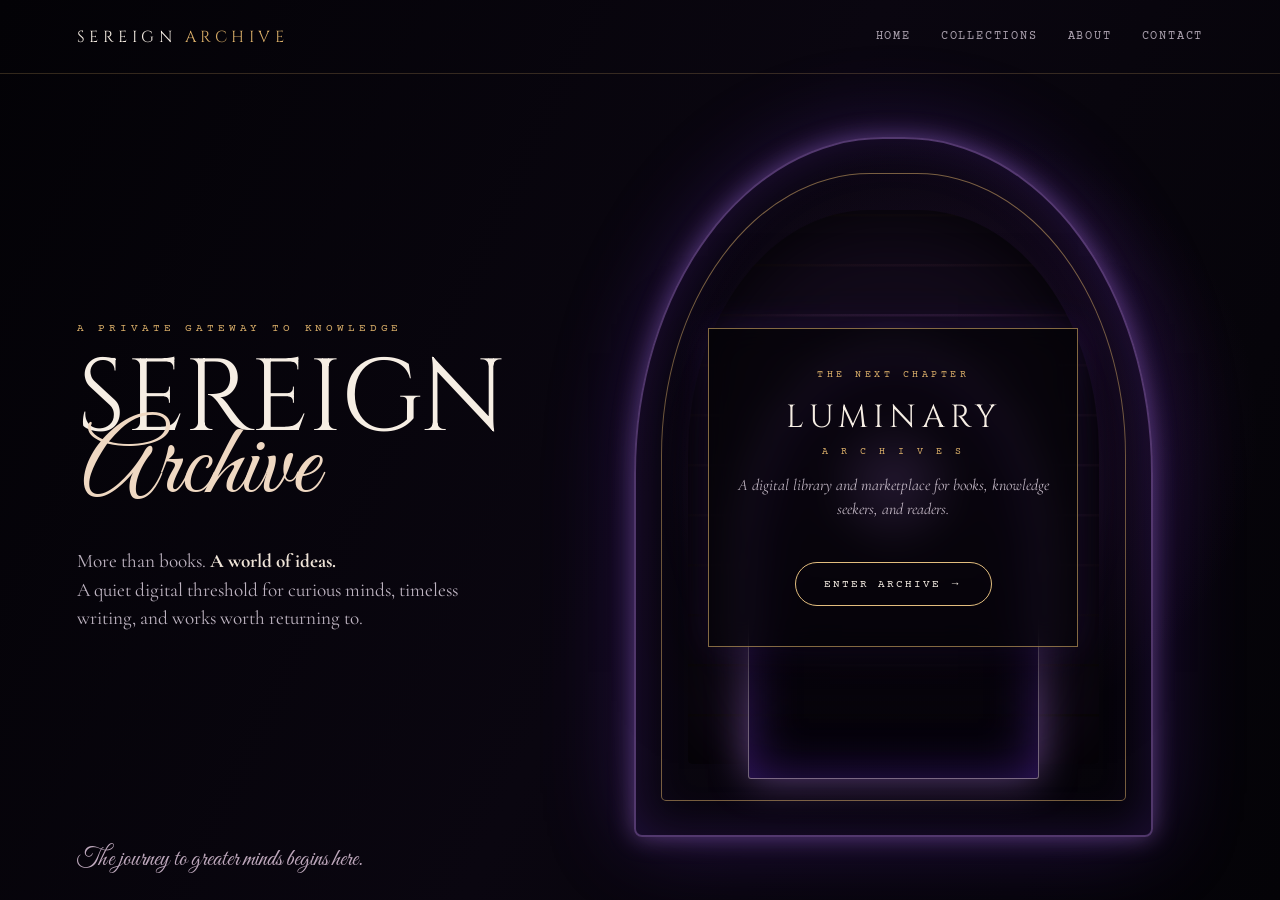
==== commit de78d95c: "Add files via upload" ====
--- a/index.html
+++ b/index.html
@@ -1,3 +1,3 @@
-<!doctype html><html lang="en"><head><meta charset="UTF-8"><meta name="viewport" content="width=device-width,initial-scale=1"><title>SAREN Archive</title><link href="https://fonts.googleapis.com/css2?family=Cinzel:wght@400;500;600&family=Cormorant+Garamond:wght@300;400;500;600&family=Courier+Prime&family=Great+Vibes&display=swap" rel="stylesheet"><style>
+<!doctype html><html lang="en"><head><meta charset="UTF-8"><meta name="viewport" content="width=device-width,initial-scale=1"><title>SEREIGN Archive</title><link href="https://fonts.googleapis.com/css2?family=Cinzel:wght@400;500;600&family=Cormorant+Garamond:wght@300;400;500;600&family=Courier+Prime&family=Great+Vibes&display=swap" rel="stylesheet"><style>
 *{box-sizing:border-box}html,body{margin:0;min-height:100%;background:#050308;color:#f6eee4}body{font-family:"Cormorant Garamond",serif;overflow-x:hidden;background:radial-gradient(circle at 75% 48%,#55247755,transparent 28%),linear-gradient(115deg,#030206,#0a0610 52%,#040307)}a{color:inherit;text-decoration:none}.nav{height:74px;border-bottom:1px solid #d8ad6838;display:flex;align-items:center;justify-content:space-between;padding:0 6vw}.brand{font:1rem "Cinzel";letter-spacing:.28em}.brand b{color:#d8ad68;font-weight:400}.links{display:flex;gap:30px;font:12px "Courier Prime";letter-spacing:.15em;color:#aaa0ad}.links a:hover{color:#d8ad68}.hero{min-height:calc(100vh - 74px);display:grid;grid-template-columns:45% 55%;align-items:center;padding:5vh 6vw;position:relative}.copy{z-index:2}.eyebrow{font:11px "Courier Prime";letter-spacing:.35em;color:#d8ad68;margin-bottom:24px}h1{font:400 clamp(4rem,8vw,8rem)/.8 "Cinzel";margin:0}.script{display:block;font:clamp(4.5rem,8vw,8rem)/.55 "Great Vibes";color:#efd8c2;margin-left:5px}.lead{max-width:430px;margin-top:50px;font-size:1.2rem;line-height:1.5;color:#bdb3c0}.lead strong{color:#eee3d7}.portal{width:min(540px,78vw);aspect-ratio:.74;margin:auto;position:relative;display:grid;place-items:center}.portal:before{content:"";position:absolute;inset:2%;border:2px solid #c084fc66;border-radius:48% 48% 8px 8px;box-shadow:0 0 25px #c084fc66,0 0 90px #7c3aed44,inset 0 0 50px #7c3aed33}.portal:after{content:"";position:absolute;inset:7%;border:1px solid #d8ad6888;border-radius:45% 45% 5px 5px}.glow{position:absolute;width:75%;height:75%;border-radius:50%;background:radial-gradient(circle,#c084fc55,transparent 68%);filter:blur(18px);animation:pulse 5s infinite}@keyframes pulse{50%{transform:scale(1.06);opacity:.7}}.inside{position:absolute;inset:12%;border-radius:44% 44% 4px 4px;background:repeating-linear-gradient(0deg,#130b1b 0 47px,#5b3b2b22 48px 50px);box-shadow:inset 0 0 90px #000}.door{position:absolute;width:54%;height:58%;bottom:10%;border-radius:48% 48% 3px 3px;background:radial-gradient(circle at 50% 30%,#c084fc99,transparent 22%),linear-gradient(#28103a44,#030207dd);border:1px solid #f6dbff77;box-shadow:0 0 40px #c084fc77,inset 0 0 50px #7c3aed66}.card{position:absolute;z-index:3;width:min(370px,62vw);padding:40px 28px;text-align:center;background:#050308bb;border:1px solid #d8ad6899;box-shadow:0 25px 80px #000b,0 0 35px #7c3aed33;backdrop-filter:blur(14px)}.mini{font:10px "Courier Prime";letter-spacing:.35em;color:#d8ad68}.card h2{font:400 2rem "Cinzel";letter-spacing:.16em;margin:16px 0 7px}.card p{font-style:italic;color:#c0b5c2;line-height:1.5}.enter{display:inline-block;margin-top:25px;padding:14px 28px;border:1px solid #e2bd7e;border-radius:99px;font:11px "Courier Prime";letter-spacing:.18em;transition:.3s}.enter:hover{transform:translateY(-3px);background:#d8ad6818;box-shadow:0 0 30px #d8ad6844}.bottom{position:absolute;bottom:25px;left:6vw;font:1.5rem "Great Vibes";color:#bfa9bd}@media(max-width:850px){.links{display:none}.hero{grid-template-columns:1fr;text-align:center;padding:8vh 7vw 70px}.lead{margin:38px auto}.portal{width:min(520px,94vw);margin-top:20px}.bottom{display:none}}@media(max-width:480px){h1{font-size:3.3rem}.script{font-size:4.5rem}.portal{width:96vw}.card{width:68vw;padding:30px 16px}.card h2{font-size:1.45rem}}
-</style></head><body><nav class="nav"><div class="brand">SAREN <b>ARCHIVE</b></div><div class="links"><a href="#">HOME</a><a href="#portal">COLLECTIONS</a><a href="#portal">ABOUT</a><a href="#portal">CONTACT</a></div></nav><main class="hero"><section class="copy"><div class="eyebrow">A PRIVATE GATEWAY TO KNOWLEDGE</div><h1>SAREN<span class="script">Archive</span></h1><p class="lead">More than books. <strong>A world of ideas.</strong><br>A quiet digital threshold for curious minds, timeless writing, and works worth returning to.</p></section><section class="portal" id="portal"><div class="glow"></div><div class="inside"></div><div class="door"></div><div class="card"><div class="mini">THE NEXT CHAPTER</div><h2>LUMINARY</h2><div class="mini">A R C H I V E S</div><p>A digital library and marketplace for books, knowledge seekers, and readers.</p><a class="enter" href="https://luminary-archive.vercel.app/" target="_blank" rel="noopener">ENTER ARCHIVE →</a></div></section><div class="bottom">The journey to greater minds begins here.</div></main></body></html>+</style></head><body><nav class="nav"><div class="brand">SEREIGN <b>ARCHIVE</b></div><div class="links"><a href="#">HOME</a><a href="#portal">COLLECTIONS</a><a href="#portal">ABOUT</a><a href="#portal">CONTACT</a></div></nav><main class="hero"><section class="copy"><div class="eyebrow">A PRIVATE GATEWAY TO KNOWLEDGE</div><h1>SEREIGN<span class="script">Archive</span></h1><p class="lead">More than books. <strong>A world of ideas.</strong><br>A quiet digital threshold for curious minds, timeless writing, and works worth returning to.</p></section><section class="portal" id="portal"><div class="glow"></div><div class="inside"></div><div class="door"></div><div class="card"><div class="mini">THE NEXT CHAPTER</div><h2>LUMINARY</h2><div class="mini">A R C H I V E S</div><p>A digital library and marketplace for books, knowledge seekers, and readers.</p><a class="enter" href="https://luminary-archive-eta.vercel.app/" target="_blank" rel="noopener">ENTER ARCHIVE →</a></div></section><div class="bottom">The journey to greater minds begins here.</div></main></body></html>
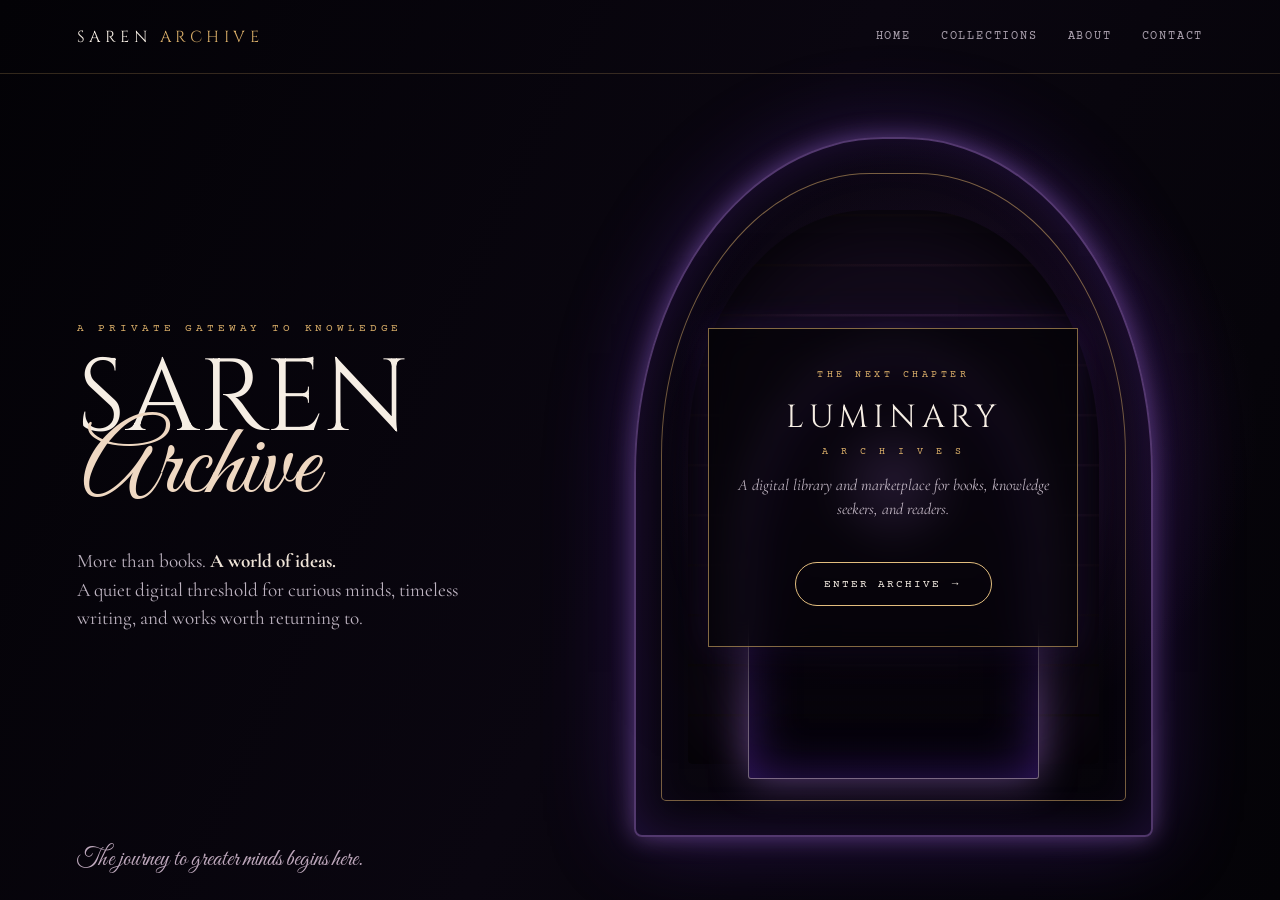
==== commit 396da035: "Add files via upload" ====
--- a/index.html
+++ b/index.html
@@ -1,3 +1,3 @@
-<!doctype html><html lang="en"><head><meta charset="UTF-8"><meta name="viewport" content="width=device-width,initial-scale=1"><title>SEREIGN Archive</title><link href="https://fonts.googleapis.com/css2?family=Cinzel:wght@400;500;600&family=Cormorant+Garamond:wght@300;400;500;600&family=Courier+Prime&family=Great+Vibes&display=swap" rel="stylesheet"><style>
+<!doctype html><html lang="en"><head><meta charset="UTF-8"><meta name="viewport" content="width=device-width,initial-scale=1"><title>SAREN Archive</title><link href="https://fonts.googleapis.com/css2?family=Cinzel:wght@400;500;600&family=Cormorant+Garamond:wght@300;400;500;600&family=Courier+Prime&family=Great+Vibes&display=swap" rel="stylesheet"><style>
 *{box-sizing:border-box}html,body{margin:0;min-height:100%;background:#050308;color:#f6eee4}body{font-family:"Cormorant Garamond",serif;overflow-x:hidden;background:radial-gradient(circle at 75% 48%,#55247755,transparent 28%),linear-gradient(115deg,#030206,#0a0610 52%,#040307)}a{color:inherit;text-decoration:none}.nav{height:74px;border-bottom:1px solid #d8ad6838;display:flex;align-items:center;justify-content:space-between;padding:0 6vw}.brand{font:1rem "Cinzel";letter-spacing:.28em}.brand b{color:#d8ad68;font-weight:400}.links{display:flex;gap:30px;font:12px "Courier Prime";letter-spacing:.15em;color:#aaa0ad}.links a:hover{color:#d8ad68}.hero{min-height:calc(100vh - 74px);display:grid;grid-template-columns:45% 55%;align-items:center;padding:5vh 6vw;position:relative}.copy{z-index:2}.eyebrow{font:11px "Courier Prime";letter-spacing:.35em;color:#d8ad68;margin-bottom:24px}h1{font:400 clamp(4rem,8vw,8rem)/.8 "Cinzel";margin:0}.script{display:block;font:clamp(4.5rem,8vw,8rem)/.55 "Great Vibes";color:#efd8c2;margin-left:5px}.lead{max-width:430px;margin-top:50px;font-size:1.2rem;line-height:1.5;color:#bdb3c0}.lead strong{color:#eee3d7}.portal{width:min(540px,78vw);aspect-ratio:.74;margin:auto;position:relative;display:grid;place-items:center}.portal:before{content:"";position:absolute;inset:2%;border:2px solid #c084fc66;border-radius:48% 48% 8px 8px;box-shadow:0 0 25px #c084fc66,0 0 90px #7c3aed44,inset 0 0 50px #7c3aed33}.portal:after{content:"";position:absolute;inset:7%;border:1px solid #d8ad6888;border-radius:45% 45% 5px 5px}.glow{position:absolute;width:75%;height:75%;border-radius:50%;background:radial-gradient(circle,#c084fc55,transparent 68%);filter:blur(18px);animation:pulse 5s infinite}@keyframes pulse{50%{transform:scale(1.06);opacity:.7}}.inside{position:absolute;inset:12%;border-radius:44% 44% 4px 4px;background:repeating-linear-gradient(0deg,#130b1b 0 47px,#5b3b2b22 48px 50px);box-shadow:inset 0 0 90px #000}.door{position:absolute;width:54%;height:58%;bottom:10%;border-radius:48% 48% 3px 3px;background:radial-gradient(circle at 50% 30%,#c084fc99,transparent 22%),linear-gradient(#28103a44,#030207dd);border:1px solid #f6dbff77;box-shadow:0 0 40px #c084fc77,inset 0 0 50px #7c3aed66}.card{position:absolute;z-index:3;width:min(370px,62vw);padding:40px 28px;text-align:center;background:#050308bb;border:1px solid #d8ad6899;box-shadow:0 25px 80px #000b,0 0 35px #7c3aed33;backdrop-filter:blur(14px)}.mini{font:10px "Courier Prime";letter-spacing:.35em;color:#d8ad68}.card h2{font:400 2rem "Cinzel";letter-spacing:.16em;margin:16px 0 7px}.card p{font-style:italic;color:#c0b5c2;line-height:1.5}.enter{display:inline-block;margin-top:25px;padding:14px 28px;border:1px solid #e2bd7e;border-radius:99px;font:11px "Courier Prime";letter-spacing:.18em;transition:.3s}.enter:hover{transform:translateY(-3px);background:#d8ad6818;box-shadow:0 0 30px #d8ad6844}.bottom{position:absolute;bottom:25px;left:6vw;font:1.5rem "Great Vibes";color:#bfa9bd}@media(max-width:850px){.links{display:none}.hero{grid-template-columns:1fr;text-align:center;padding:8vh 7vw 70px}.lead{margin:38px auto}.portal{width:min(520px,94vw);margin-top:20px}.bottom{display:none}}@media(max-width:480px){h1{font-size:3.3rem}.script{font-size:4.5rem}.portal{width:96vw}.card{width:68vw;padding:30px 16px}.card h2{font-size:1.45rem}}
-</style></head><body><nav class="nav"><div class="brand">SEREIGN <b>ARCHIVE</b></div><div class="links"><a href="#">HOME</a><a href="#portal">COLLECTIONS</a><a href="#portal">ABOUT</a><a href="#portal">CONTACT</a></div></nav><main class="hero"><section class="copy"><div class="eyebrow">A PRIVATE GATEWAY TO KNOWLEDGE</div><h1>SEREIGN<span class="script">Archive</span></h1><p class="lead">More than books. <strong>A world of ideas.</strong><br>A quiet digital threshold for curious minds, timeless writing, and works worth returning to.</p></section><section class="portal" id="portal"><div class="glow"></div><div class="inside"></div><div class="door"></div><div class="card"><div class="mini">THE NEXT CHAPTER</div><h2>LUMINARY</h2><div class="mini">A R C H I V E S</div><p>A digital library and marketplace for books, knowledge seekers, and readers.</p><a class="enter" href="https://luminary-archive-eta.vercel.app/" target="_blank" rel="noopener">ENTER ARCHIVE →</a></div></section><div class="bottom">The journey to greater minds begins here.</div></main></body></html>+</style></head><body><nav class="nav"><div class="brand">SAREN <b>ARCHIVE</b></div><div class="links"><a href="#">HOME</a><a href="#portal">COLLECTIONS</a><a href="#portal">ABOUT</a><a href="#portal">CONTACT</a></div></nav><main class="hero"><section class="copy"><div class="eyebrow">A PRIVATE GATEWAY TO KNOWLEDGE</div><h1>SAREN<span class="script">Archive</span></h1><p class="lead">More than books. <strong>A world of ideas.</strong><br>A quiet digital threshold for curious minds, timeless writing, and works worth returning to.</p></section><section class="portal" id="portal"><div class="glow"></div><div class="inside"></div><div class="door"></div><div class="card"><div class="mini">THE NEXT CHAPTER</div><h2>LUMINARY</h2><div class="mini">A R C H I V E S</div><p>A digital library and marketplace for books, knowledge seekers, and readers.</p><a class="enter" href="https://luminary-archive.vercel.app/" target="_blank" rel="noopener">ENTER ARCHIVE →</a></div></section><div class="bottom">The journey to greater minds begins here.</div></main></body></html>
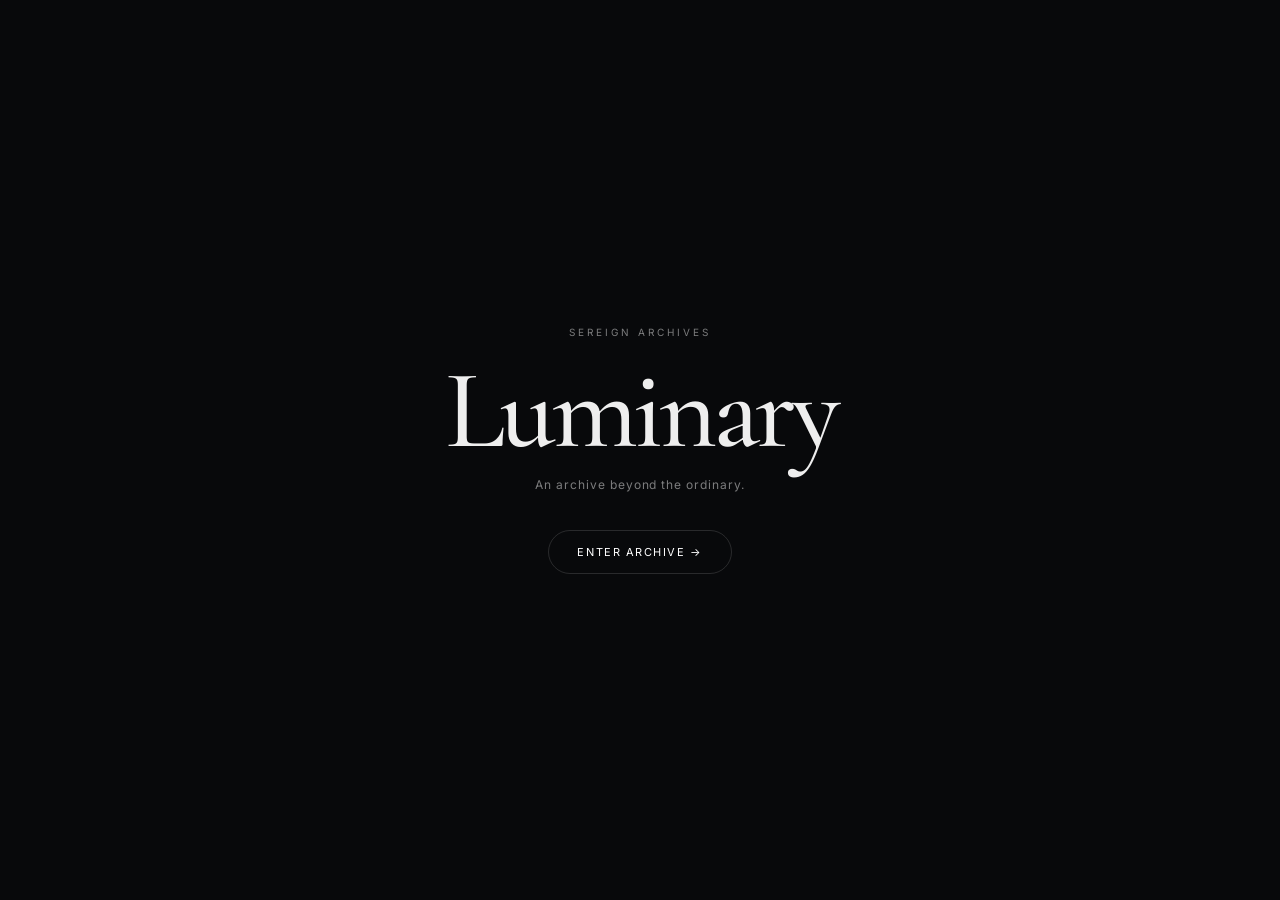
==== commit ee56f411: "Update index.html" ====
--- a/index.html
+++ b/index.html
@@ -1,3 +1,49 @@
-<!doctype html><html lang="en"><head><meta charset="UTF-8"><meta name="viewport" content="width=device-width,initial-scale=1"><title>SAREN Archive</title><link href="https://fonts.googleapis.com/css2?family=Cinzel:wght@400;500;600&family=Cormorant+Garamond:wght@300;400;500;600&family=Courier+Prime&family=Great+Vibes&display=swap" rel="stylesheet"><style>
-*{box-sizing:border-box}html,body{margin:0;min-height:100%;background:#050308;color:#f6eee4}body{font-family:"Cormorant Garamond",serif;overflow-x:hidden;background:radial-gradient(circle at 75% 48%,#55247755,transparent 28%),linear-gradient(115deg,#030206,#0a0610 52%,#040307)}a{color:inherit;text-decoration:none}.nav{height:74px;border-bottom:1px solid #d8ad6838;display:flex;align-items:center;justify-content:space-between;padding:0 6vw}.brand{font:1rem "Cinzel";letter-spacing:.28em}.brand b{color:#d8ad68;font-weight:400}.links{display:flex;gap:30px;font:12px "Courier Prime";letter-spacing:.15em;color:#aaa0ad}.links a:hover{color:#d8ad68}.hero{min-height:calc(100vh - 74px);display:grid;grid-template-columns:45% 55%;align-items:center;padding:5vh 6vw;position:relative}.copy{z-index:2}.eyebrow{font:11px "Courier Prime";letter-spacing:.35em;color:#d8ad68;margin-bottom:24px}h1{font:400 clamp(4rem,8vw,8rem)/.8 "Cinzel";margin:0}.script{display:block;font:clamp(4.5rem,8vw,8rem)/.55 "Great Vibes";color:#efd8c2;margin-left:5px}.lead{max-width:430px;margin-top:50px;font-size:1.2rem;line-height:1.5;color:#bdb3c0}.lead strong{color:#eee3d7}.portal{width:min(540px,78vw);aspect-ratio:.74;margin:auto;position:relative;display:grid;place-items:center}.portal:before{content:"";position:absolute;inset:2%;border:2px solid #c084fc66;border-radius:48% 48% 8px 8px;box-shadow:0 0 25px #c084fc66,0 0 90px #7c3aed44,inset 0 0 50px #7c3aed33}.portal:after{content:"";position:absolute;inset:7%;border:1px solid #d8ad6888;border-radius:45% 45% 5px 5px}.glow{position:absolute;width:75%;height:75%;border-radius:50%;background:radial-gradient(circle,#c084fc55,transparent 68%);filter:blur(18px);animation:pulse 5s infinite}@keyframes pulse{50%{transform:scale(1.06);opacity:.7}}.inside{position:absolute;inset:12%;border-radius:44% 44% 4px 4px;background:repeating-linear-gradient(0deg,#130b1b 0 47px,#5b3b2b22 48px 50px);box-shadow:inset 0 0 90px #000}.door{position:absolute;width:54%;height:58%;bottom:10%;border-radius:48% 48% 3px 3px;background:radial-gradient(circle at 50% 30%,#c084fc99,transparent 22%),linear-gradient(#28103a44,#030207dd);border:1px solid #f6dbff77;box-shadow:0 0 40px #c084fc77,inset 0 0 50px #7c3aed66}.card{position:absolute;z-index:3;width:min(370px,62vw);padding:40px 28px;text-align:center;background:#050308bb;border:1px solid #d8ad6899;box-shadow:0 25px 80px #000b,0 0 35px #7c3aed33;backdrop-filter:blur(14px)}.mini{font:10px "Courier Prime";letter-spacing:.35em;color:#d8ad68}.card h2{font:400 2rem "Cinzel";letter-spacing:.16em;margin:16px 0 7px}.card p{font-style:italic;color:#c0b5c2;line-height:1.5}.enter{display:inline-block;margin-top:25px;padding:14px 28px;border:1px solid #e2bd7e;border-radius:99px;font:11px "Courier Prime";letter-spacing:.18em;transition:.3s}.enter:hover{transform:translateY(-3px);background:#d8ad6818;box-shadow:0 0 30px #d8ad6844}.bottom{position:absolute;bottom:25px;left:6vw;font:1.5rem "Great Vibes";color:#bfa9bd}@media(max-width:850px){.links{display:none}.hero{grid-template-columns:1fr;text-align:center;padding:8vh 7vw 70px}.lead{margin:38px auto}.portal{width:min(520px,94vw);margin-top:20px}.bottom{display:none}}@media(max-width:480px){h1{font-size:3.3rem}.script{font-size:4.5rem}.portal{width:96vw}.card{width:68vw;padding:30px 16px}.card h2{font-size:1.45rem}}
-</style></head><body><nav class="nav"><div class="brand">SAREN <b>ARCHIVE</b></div><div class="links"><a href="#">HOME</a><a href="#portal">COLLECTIONS</a><a href="#portal">ABOUT</a><a href="#portal">CONTACT</a></div></nav><main class="hero"><section class="copy"><div class="eyebrow">A PRIVATE GATEWAY TO KNOWLEDGE</div><h1>SAREN<span class="script">Archive</span></h1><p class="lead">More than books. <strong>A world of ideas.</strong><br>A quiet digital threshold for curious minds, timeless writing, and works worth returning to.</p></section><section class="portal" id="portal"><div class="glow"></div><div class="inside"></div><div class="door"></div><div class="card"><div class="mini">THE NEXT CHAPTER</div><h2>LUMINARY</h2><div class="mini">A R C H I V E S</div><p>A digital library and marketplace for books, knowledge seekers, and readers.</p><a class="enter" href="https://luminary-archive.vercel.app/" target="_blank" rel="noopener">ENTER ARCHIVE →</a></div></section><div class="bottom">The journey to greater minds begins here.</div></main></body></html>+<!DOCTYPE html>
+<html lang="en">
+<head>
+<meta charset="UTF-8">
+<meta name="viewport" content="width=device-width,initial-scale=1">
+<title>Sereign Archives</title>
+
+<link rel="preconnect" href="https://fonts.googleapis.com">
+<link rel="preconnect" href="https://fonts.gstatic.com" crossorigin>
+<link href="https://fonts.googleapis.com/css2?family=Cormorant+Garamond:wght@400;500;600&family=Inter:wght@400;500&display=swap" rel="stylesheet">
+
+<style>
+*{box-sizing:border-box;margin:0}
+body{
+  min-height:100vh;display:grid;place-items:center;
+  background:#08090b;color:#eee;
+  font-family:Inter,sans-serif;
+  overflow:hidden;
+}
+main{text-align:center;padding:30px}
+small{
+  display:block;letter-spacing:.3em;text-transform:uppercase;
+  font-size:10px;opacity:.5;margin-bottom:25px
+}
+h1{
+  font:500 clamp(3.2rem,12vw,7rem)/.85 "Cormorant Garamond",serif;
+  letter-spacing:-.04em;margin-bottom:18px
+}
+p{font-size:12px;opacity:.5;letter-spacing:.08em;margin-bottom:38px}
+a{
+  display:inline-flex;padding:14px 28px;
+  border:1px solid #ffffff22;border-radius:100px;
+  color:#fff;text-decoration:none;font-size:11px;
+  letter-spacing:.14em;text-transform:uppercase;
+  transition:.3s;
+}
+a:hover{background:#fff;color:#08090b;transform:translateY(-3px)}
+</style>
+</head>
+
+<body>
+<main>
+  <small>Sereign Archives</small>
+  <h1>Luminary</h1>
+  <p>An archive beyond the ordinary.</p>
+  <a href="https://luminary-archive-eta.vercel.app/">Enter Archive →</a>
+</main>
+</body>
+</html>
